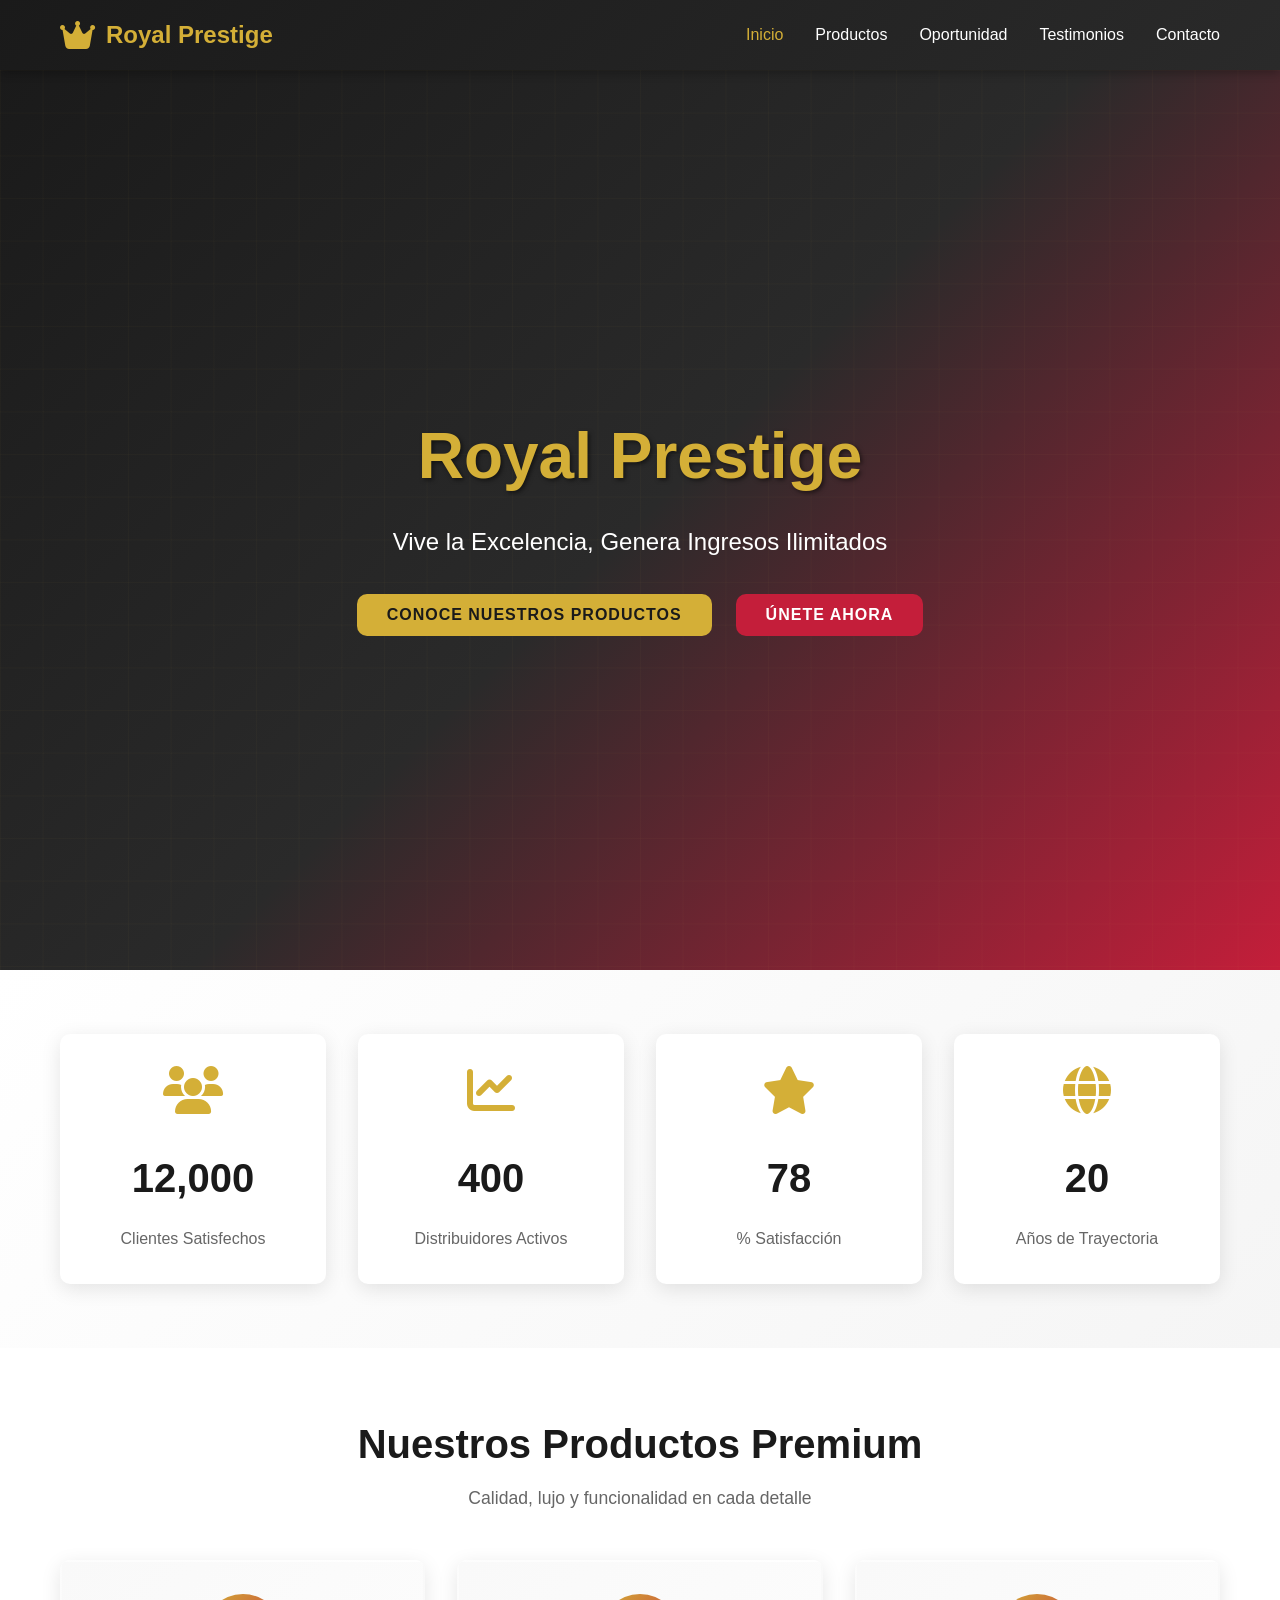
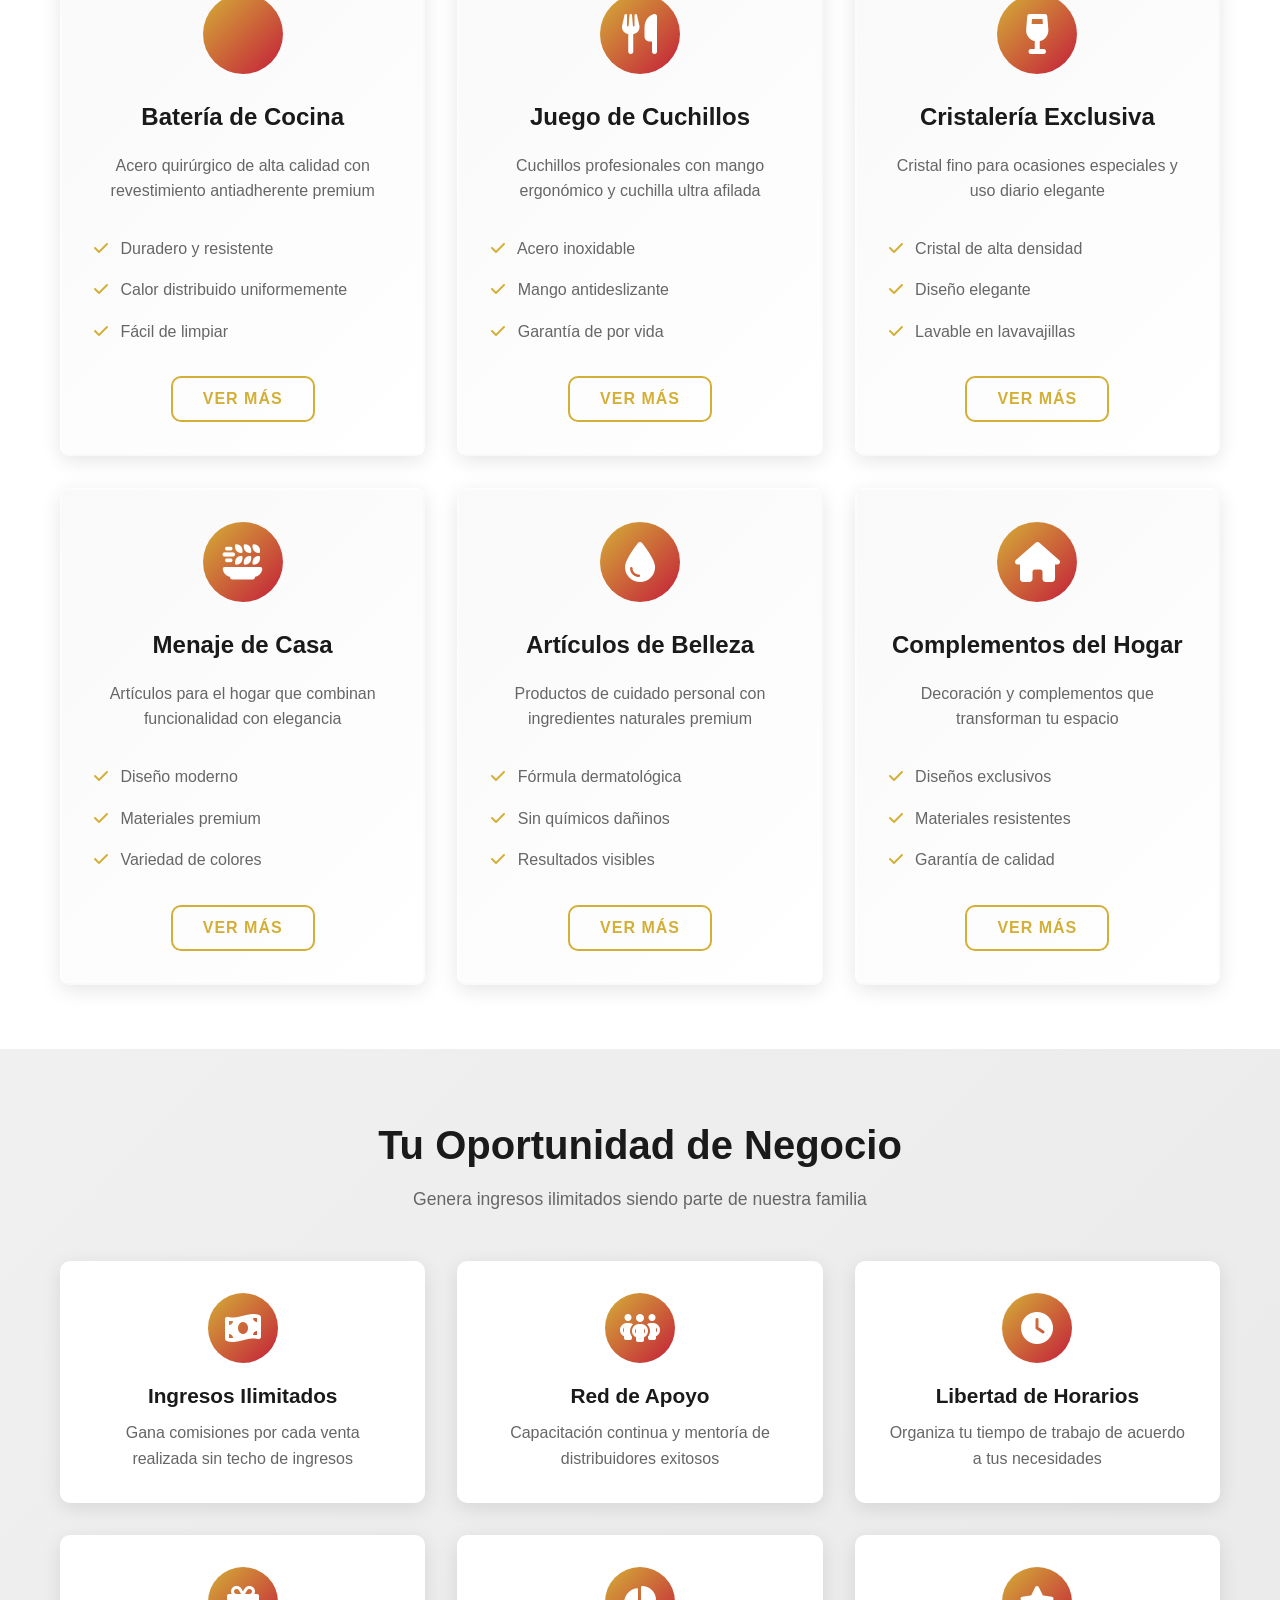
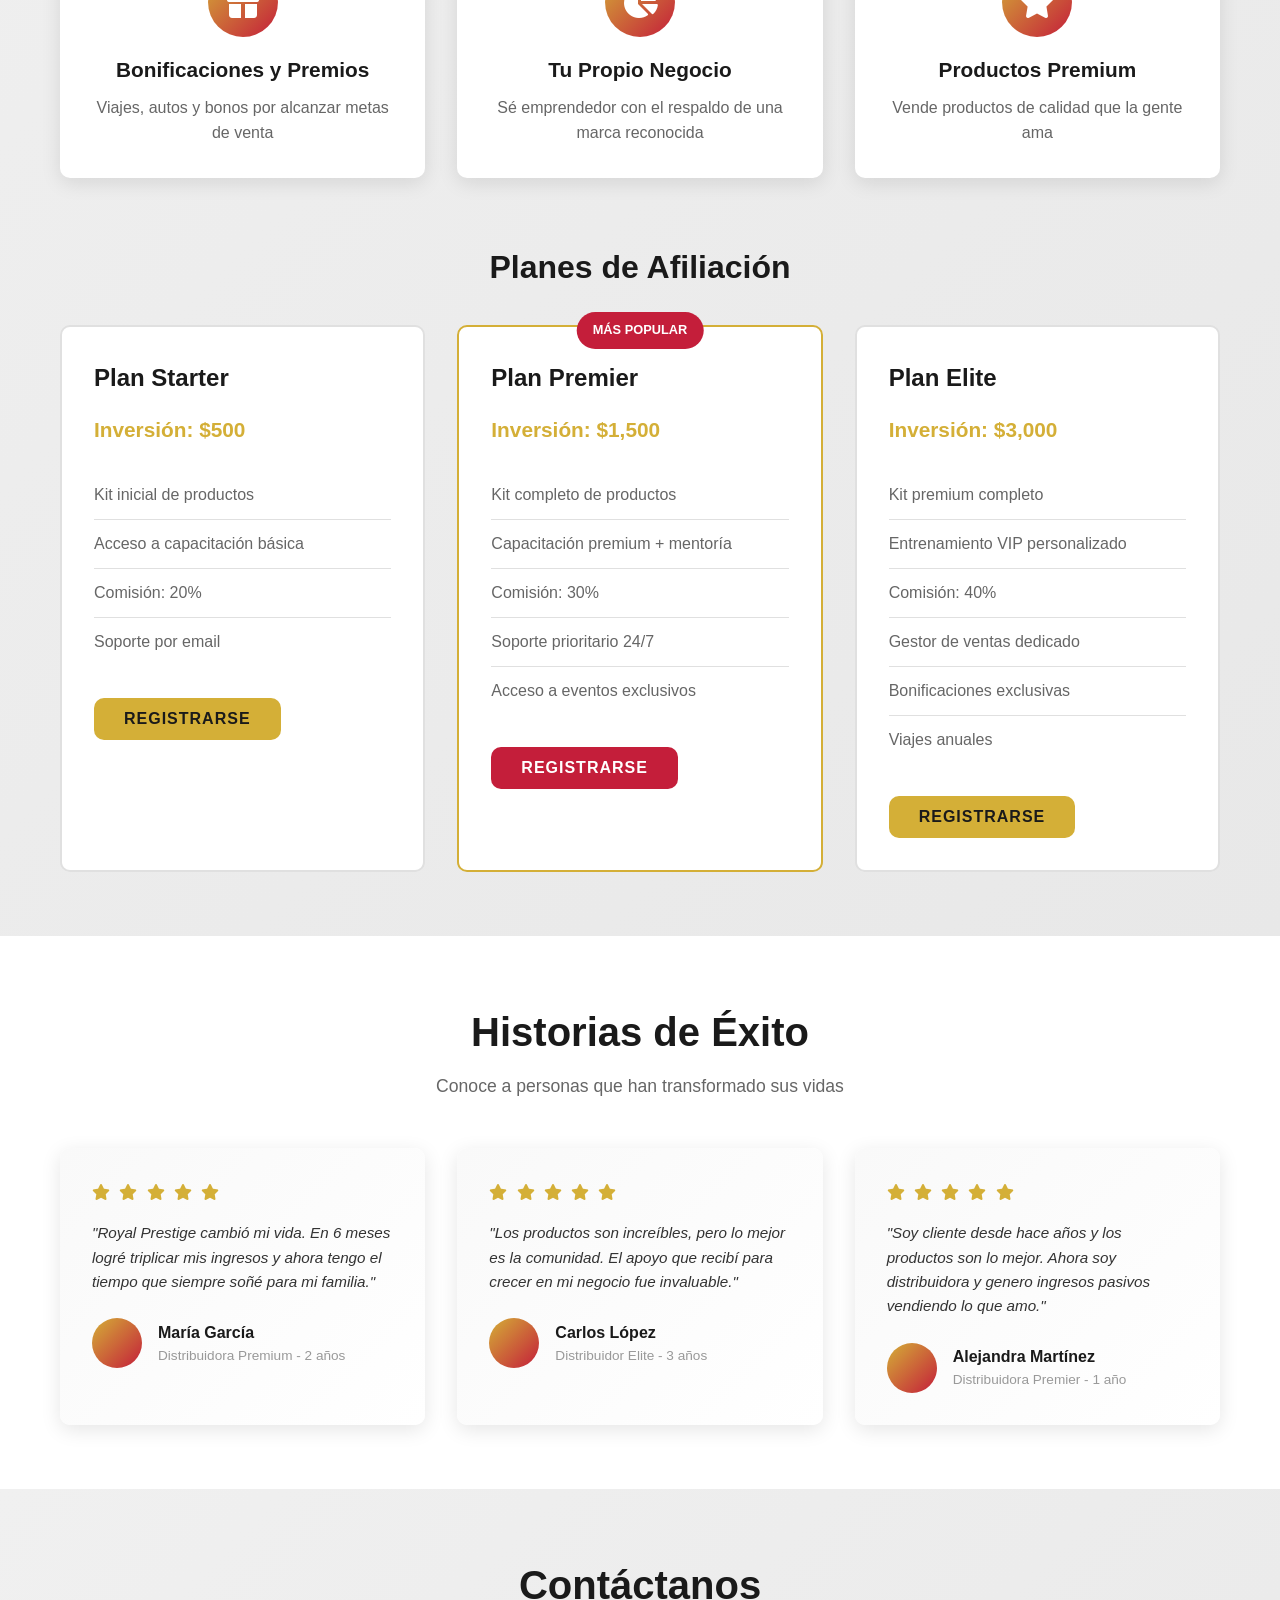
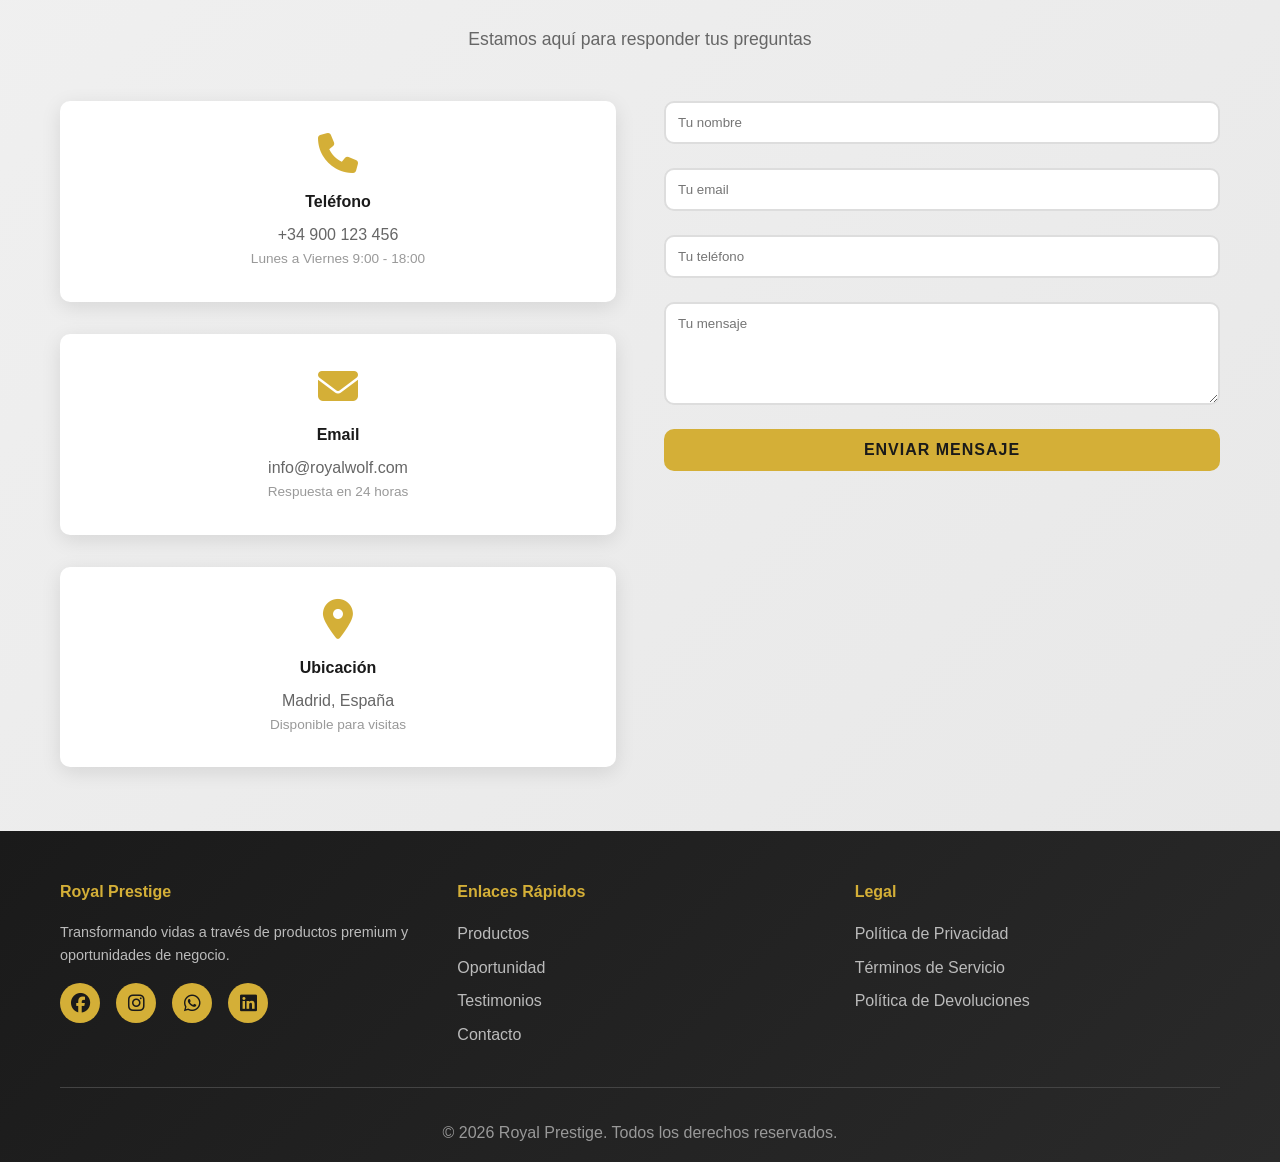
==== index.html @ f1494cdf "Initial project structure: HTML, CSS, JavaScript y assets" ====
<!DOCTYPE html>
<html lang="es">
<head>
    <meta charset="UTF-8">
    <meta name="viewport" content="width=device-width, initial-scale=1.0">
    <title>Royal Prestige - Ventas y Oportunidad de Negocio</title>
    <link rel="stylesheet" href="styles.css">
    <link rel="stylesheet" href="https://cdnjs.cloudflare.com/ajax/libs/font-awesome/6.4.0/css/all.min.css">
</head>
<body>
    <!-- NAVEGACIÓN -->
    <nav class="navbar">
        <div class="container">
            <div class="logo">
                <i class="fas fa-crown"></i>
                <span>Royal Prestige</span>
            </div>
            <div class="menu-toggle" id="menuToggle">
                <span></span>
                <span></span>
                <span></span>
            </div>
            <ul class="nav-links" id="navLinks">
                <li><a href="#inicio">Inicio</a></li>
                <li><a href="#productos">Productos</a></li>
                <li><a href="#oportunidad">Oportunidad</a></li>
                <li><a href="#testimonios">Testimonios</a></li>
                <li><a href="#contacto">Contacto</a></li>
            </ul>
        </div>
    </nav>

    <!-- HERO SECTION -->
    <section class="hero" id="inicio">
        <div class="hero-content">
            <h1 class="hero-title">Royal Prestige</h1>
            <p class="hero-subtitle">Vive la Excelencia, Genera Ingresos Ilimitados</p>
            <div class="hero-buttons">
                <button class="btn btn-primary" onclick="scrollToSection('productos')">Conoce Nuestros Productos</button>
                <button class="btn btn-secondary" onclick="scrollToSection('oportunidad')">Únete Ahora</button>
            </div>
        </div>
        <div class="hero-background">
            <div class="gradient-overlay"></div>
        </div>
    </section>

    <!-- SECCIÓN DE ESTADÍSTICAS -->
    <section class="stats">
        <div class="container">
            <div class="stats-grid">
                <div class="stat-card" data-count="15000">
                    <i class="fas fa-users"></i>
                    <h3 class="stat-number">0</h3>
                    <p>Clientes Satisfechos</p>
                </div>
                <div class="stat-card" data-count="500">
                    <i class="fas fa-chart-line"></i>
                    <h3 class="stat-number">0</h3>
                    <p>Distribuidores Activos</p>
                </div>
                <div class="stat-card" data-count="98">
                    <i class="fas fa-star"></i>
                    <h3 class="stat-number">0</h3>
                    <p>% Satisfacción</p>
                </div>
                <div class="stat-card" data-count="25">
                    <i class="fas fa-globe"></i>
                    <h3 class="stat-number">0</h3>
                    <p>Años de Trayectoria</p>
                </div>
            </div>
        </div>
    </section>

    <!-- SECCIÓN DE PRODUCTOS -->
    <section class="productos" id="productos">
        <div class="container">
            <h2 class="section-title">Nuestros Productos Premium</h2>
            <p class="section-subtitle">Calidad, lujo y funcionalidad en cada detalle</p>
            
            <div class="productos-grid">
                <!-- Producto 1 -->
                <div class="producto-card">
                    <div class="producto-image">
                        <i class="fas fa-pot-food"></i>
                    </div>
                    <h3>Batería de Cocina</h3>
                    <p>Acero quirúrgico de alta calidad con revestimiento antiadherente premium</p>
                    <ul class="caracteristicas">
                        <li><i class="fas fa-check"></i> Duradero y resistente</li>
                        <li><i class="fas fa-check"></i> Calor distribuido uniformemente</li>
                        <li><i class="fas fa-check"></i> Fácil de limpiar</li>
                    </ul>
                    <button class="btn btn-outline" onclick="abrirModal('producto1')">Ver Más</button>
                </div>

                <!-- Producto 2 -->
                <div class="producto-card">
                    <div class="producto-image">
                        <i class="fas fa-utensils"></i>
                    </div>
                    <h3>Juego de Cuchillos</h3>
                    <p>Cuchillos profesionales con mango ergonómico y cuchilla ultra afilada</p>
                    <ul class="caracteristicas">
                        <li><i class="fas fa-check"></i> Acero inoxidable</li>
                        <li><i class="fas fa-check"></i> Mango antideslizante</li>
                        <li><i class="fas fa-check"></i> Garantía de por vida</li>
                    </ul>
                    <button class="btn btn-outline" onclick="abrirModal('producto2')">Ver Más</button>
                </div>

                <!-- Producto 3 -->
                <div class="producto-card">
                    <div class="producto-image">
                        <i class="fas fa-wine-glass"></i>
                    </div>
                    <h3>Cristalería Exclusiva</h3>
                    <p>Cristal fino para ocasiones especiales y uso diario elegante</p>
                    <ul class="caracteristicas">
                        <li><i class="fas fa-check"></i> Cristal de alta densidad</li>
                        <li><i class="fas fa-check"></i> Diseño elegante</li>
                        <li><i class="fas fa-check"></i> Lavable en lavavajillas</li>
                    </ul>
                    <button class="btn btn-outline" onclick="abrirModal('producto3')">Ver Más</button>
                </div>

                <!-- Producto 4 -->
                <div class="producto-card">
                    <div class="producto-image">
                        <i class="fas fa-plate-wheat"></i>
                    </div>
                    <h3>Menaje de Casa</h3>
                    <p>Artículos para el hogar que combinan funcionalidad con elegancia</p>
                    <ul class="caracteristicas">
                        <li><i class="fas fa-check"></i> Diseño moderno</li>
                        <li><i class="fas fa-check"></i> Materiales premium</li>
                        <li><i class="fas fa-check"></i> Variedad de colores</li>
                    </ul>
                    <button class="btn btn-outline" onclick="abrirModal('producto4')">Ver Más</button>
                </div>

                <!-- Producto 5 -->
                <div class="producto-card">
                    <div class="producto-image">
                        <i class="fas fa-droplet"></i>
                    </div>
                    <h3>Artículos de Belleza</h3>
                    <p>Productos de cuidado personal con ingredientes naturales premium</p>
                    <ul class="caracteristicas">
                        <li><i class="fas fa-check"></i> Fórmula dermatológica</li>
                        <li><i class="fas fa-check"></i> Sin químicos dañinos</li>
                        <li><i class="fas fa-check"></i> Resultados visibles</li>
                    </ul>
                    <button class="btn btn-outline" onclick="abrirModal('producto5')">Ver Más</button>
                </div>

                <!-- Producto 6 -->
                <div class="producto-card">
                    <div class="producto-image">
                        <i class="fas fa-home"></i>
                    </div>
                    <h3>Complementos del Hogar</h3>
                    <p>Decoración y complementos que transforman tu espacio</p>
                    <ul class="caracteristicas">
                        <li><i class="fas fa-check"></i> Diseños exclusivos</li>
                        <li><i class="fas fa-check"></i> Materiales resistentes</li>
                        <li><i class="fas fa-check"></i> Garantía de calidad</li>
                    </ul>
                    <button class="btn btn-outline" onclick="abrirModal('producto6')">Ver Más</button>
                </div>
            </div>
        </div>
    </section>

    <!-- SECCIÓN DE OPORTUNIDAD DE NEGOCIO -->
    <section class="oportunidad" id="oportunidad">
        <div class="container">
            <h2 class="section-title">Tu Oportunidad de Negocio</h2>
            <p class="section-subtitle">Genera ingresos ilimitados siendo parte de nuestra familia</p>
            
            <div class="oportunidad-content">
                <div class="beneficios-grid">
                    <div class="beneficio-card">
                        <div class="beneficio-icon">
                            <i class="fas fa-money-bill-wave"></i>
                        </div>
                        <h3>Ingresos Ilimitados</h3>
                        <p>Gana comisiones por cada venta realizada sin techo de ingresos</p>
                    </div>

                    <div class="beneficio-card">
                        <div class="beneficio-icon">
                            <i class="fas fa-people-group"></i>
                        </div>
                        <h3>Red de Apoyo</h3>
                        <p>Capacitación continua y mentoría de distribuidores exitosos</p>
                    </div>

                    <div class="beneficio-card">
                        <div class="beneficio-icon">
                            <i class="fas fa-clock"></i>
                        </div>
                        <h3>Libertad de Horarios</h3>
                        <p>Organiza tu tiempo de trabajo de acuerdo a tus necesidades</p>
                    </div>

                    <div class="beneficio-card">
                        <div class="beneficio-icon">
                            <i class="fas fa-gift"></i>
                        </div>
                        <h3>Bonificaciones y Premios</h3>
                        <p>Viajes, autos y bonos por alcanzar metas de venta</p>
                    </div>

                    <div class="beneficio-card">
                        <div class="beneficio-icon">
                            <i class="fas fa-chart-pie"></i>
                        </div>
                        <h3>Tu Propio Negocio</h3>
                        <p>Sé emprendedor con el respaldo de una marca reconocida</p>
                    </div>

                    <div class="beneficio-card">
                        <div class="beneficio-icon">
                            <i class="fas fa-star"></i>
                        </div>
                        <h3>Productos Premium</h3>
                        <p>Vende productos de calidad que la gente ama</p>
                    </div>
                </div>

                <div class="plan-section">
                    <h3>Planes de Afiliación</h3>
                    <div class="planes-grid">
                        <div class="plan-card">
                            <h4>Plan Starter</h4>
                            <p class="precio">Inversión: $500</p>
                            <ul>
                                <li>Kit inicial de productos</li>
                                <li>Acceso a capacitación básica</li>
                                <li>Comisión: 20%</li>
                                <li>Soporte por email</li>
                            </ul>
                            <button class="btn btn-primary" onclick="abrirFormulario('starter')">Registrarse</button>
                        </div>

                        <div class="plan-card destacado">
                            <span class="badge-popular">MÁS POPULAR</span>
                            <h4>Plan Premier</h4>
                            <p class="precio">Inversión: $1,500</p>
                            <ul>
                                <li>Kit completo de productos</li>
                                <li>Capacitación premium + mentoría</li>
                                <li>Comisión: 30%</li>
                                <li>Soporte prioritario 24/7</li>
                                <li>Acceso a eventos exclusivos</li>
                            </ul>
                            <button class="btn btn-secondary" onclick="abrirFormulario('premier')">Registrarse</button>
                        </div>

                        <div class="plan-card">
                            <h4>Plan Elite</h4>
                            <p class="precio">Inversión: $3,000</p>
                            <ul>
                                <li>Kit premium completo</li>
                                <li>Entrenamiento VIP personalizado</li>
                                <li>Comisión: 40%</li>
                                <li>Gestor de ventas dedicado</li>
                                <li>Bonificaciones exclusivas</li>
                                <li>Viajes anuales</li>
                            </ul>
                            <button class="btn btn-primary" onclick="abrirFormulario('elite')">Registrarse</button>
                        </div>
                    </div>
                </div>
            </div>
        </div>
    </section>

    <!-- SECCIÓN DE TESTIMONIOS -->
    <section class="testimonios" id="testimonios">
        <div class="container">
            <h2 class="section-title">Historias de Éxito</h2>
            <p class="section-subtitle">Conoce a personas que han transformado sus vidas</p>
            
            <div class="testimonios-grid">
                <div class="testimonio-card">
                    <div class="stars">
                        <i class="fas fa-star"></i>
                        <i class="fas fa-star"></i>
                        <i class="fas fa-star"></i>
                        <i class="fas fa-star"></i>
                        <i class="fas fa-star"></i>
                    </div>
                    <p class="testimonio-texto">"Royal Prestige cambió mi vida. En 6 meses logré triplicar mis ingresos y ahora tengo el tiempo que siempre soñé para mi familia."</p>
                    <div class="testimonio-autor">
                        <div class="avatar avatar1"></div>
                        <div>
                            <p class="nombre">María García</p>
                            <p class="rol">Distribuidora Premium - 2 años</p>
                        </div>
                    </div>
                </div>

                <div class="testimonio-card">
                    <div class="stars">
                        <i class="fas fa-star"></i>
                        <i class="fas fa-star"></i>
                        <i class="fas fa-star"></i>
                        <i class="fas fa-star"></i>
                        <i class="fas fa-star"></i>
                    </div>
                    <p class="testimonio-texto">"Los productos son increíbles, pero lo mejor es la comunidad. El apoyo que recibí para crecer en mi negocio fue invaluable."</p>
                    <div class="testimonio-autor">
                        <div class="avatar avatar2"></div>
                        <div>
                            <p class="nombre">Carlos López</p>
                            <p class="rol">Distribuidor Elite - 3 años</p>
                        </div>
                    </div>
                </div>

                <div class="testimonio-card">
                    <div class="stars">
                        <i class="fas fa-star"></i>
                        <i class="fas fa-star"></i>
                        <i class="fas fa-star"></i>
                        <i class="fas fa-star"></i>
                        <i class="fas fa-star"></i>
                    </div>
                    <p class="testimonio-texto">"Soy cliente desde hace años y los productos son lo mejor. Ahora soy distribuidora y genero ingresos pasivos vendiendo lo que amo."</p>
                    <div class="testimonio-autor">
                        <div class="avatar avatar3"></div>
                        <div>
                            <p class="nombre">Alejandra Martínez</p>
                            <p class="rol">Distribuidora Premier - 1 año</p>
                        </div>
                    </div>
                </div>
            </div>
        </div>
    </section>

    <!-- SECCIÓN DE CONTACTO -->
    <section class="contacto" id="contacto">
        <div class="container">
            <h2 class="section-title">Contáctanos</h2>
            <p class="section-subtitle">Estamos aquí para responder tus preguntas</p>
            
            <div class="contacto-content">
                <div class="contacto-info">
                    <div class="info-card">
                        <i class="fas fa-phone"></i>
                        <h4>Teléfono</h4>
                        <p>+34 900 123 456</p>
                        <p class="small">Lunes a Viernes 9:00 - 18:00</p>
                    </div>
                    <div class="info-card">
                        <i class="fas fa-envelope"></i>
                        <h4>Email</h4>
                        <p>info@royalwolf.com</p>
                        <p class="small">Respuesta en 24 horas</p>
                    </div>
                    <div class="info-card">
                        <i class="fas fa-map-marker-alt"></i>
                        <h4>Ubicación</h4>
                        <p>Madrid, España</p>
                        <p class="small">Disponible para visitas</p>
                    </div>
                </div>

                <form class="contacto-form" id="contactForm">
                    <div class="form-group">
                        <input type="text" placeholder="Tu nombre" required>
                    </div>
                    <div class="form-group">
                        <input type="email" placeholder="Tu email" required>
                    </div>
                    <div class="form-group">
                        <input type="tel" placeholder="Tu teléfono">
                    </div>
                    <div class="form-group">
                        <textarea placeholder="Tu mensaje" rows="5" required></textarea>
                    </div>
                    <button type="submit" class="btn btn-primary">Enviar Mensaje</button>
                </form>
            </div>
        </div>
    </section>

    <!-- FOOTER -->
    <footer class="footer">
        <div class="container">
            <div class="footer-content">
                <div class="footer-section">
                    <h4>Royal Prestige</h4>
                    <p>Transformando vidas a través de productos premium y oportunidades de negocio.</p>
                    <div class="social-links">
                        <a href="#" title="Facebook"><i class="fab fa-facebook"></i></a>
                        <a href="#" title="Instagram"><i class="fab fa-instagram"></i></a>
                        <a href="#" title="WhatsApp"><i class="fab fa-whatsapp"></i></a>
                        <a href="#" title="LinkedIn"><i class="fab fa-linkedin"></i></a>
                    </div>
                </div>
                <div class="footer-section">
                    <h4>Enlaces Rápidos</h4>
                    <ul>
                        <li><a href="#productos">Productos</a></li>
                        <li><a href="#oportunidad">Oportunidad</a></li>
                        <li><a href="#testimonios">Testimonios</a></li>
                        <li><a href="#contacto">Contacto</a></li>
                    </ul>
                </div>
                <div class="footer-section">
                    <h4>Legal</h4>
                    <ul>
                        <li><a href="#">Política de Privacidad</a></li>
                        <li><a href="#">Términos de Servicio</a></li>
                        <li><a href="#">Política de Devoluciones</a></li>
                    </ul>
                </div>
            </div>
            <div class="footer-bottom">
                <p>&copy; 2026 Royal Prestige. Todos los derechos reservados.</p>
            </div>
        </div>
    </footer>

    <!-- MODALES -->
    <div id="modalProducto" class="modal">
        <div class="modal-content">
            <span class="close" onclick="cerrarModal('modalProducto')">&times;</span>
            <h2 id="modalTitle">Producto</h2>
            <p id="modalDescription"></p>
            <button class="btn btn-primary" onclick="cerrarModal('modalProducto')">Cerrar</button>
        </div>
    </div>

    <div id="modalFormulario" class="modal">
        <div class="modal-content">
            <span class="close" onclick="cerrarModal('modalFormulario')">&times;</span>
            <h2>Únete a Royal Prestige</h2>
            <form id="formularioAfiliacion">
                <div class="form-group">
                    <label>Nombre Completo</label>
                    <input type="text" placeholder="Tu nombre" required>
                </div>
                <div class="form-group">
                    <label>Email</label>
                    <input type="email" placeholder="Tu email" required>
                </div>
                <div class="form-group">
                    <label>Teléfono</label>
                    <input type="tel" placeholder="Tu teléfono" required>
                </div>
                <div class="form-group">
                    <label>Plan Seleccionado</label>
                    <input type="text" id="planSeleccionado" readonly>
                </div>
                <button type="submit" class="btn btn-primary">Confirmar Registro</button>
            </form>
        </div>
    </div>

    <script src="script.js"></script>
</body>
</html>
---- styles.css ----
* {
    margin: 0;
    padding: 0;
    box-sizing: border-box;
}

:root {
    --primary-color: #d4af37;
    --secondary-color: #1a1a1a;
    --accent-color: #c41e3a;
    --light-color: #ffffff;
    --dark-color: #0a0a0a;
    --text-color: #333333;
    --border-radius: 10px;
    --transition: all 0.3s ease;
}

body {
    font-family: 'Segoe UI', Tahoma, Geneva, Verdana, sans-serif;
    color: var(--text-color);
    line-height: 1.6;
    overflow-x: hidden;
}

.container {
    max-width: 1200px;
    margin: 0 auto;
    padding: 0 20px;
}

/* NAVEGACIÓN */
.navbar {
    background: linear-gradient(135deg, var(--secondary-color) 0%, #2a2a2a 100%);
    padding: 1rem 0;
    position: sticky;
    top: 0;
    z-index: 1000;
    box-shadow: 0 2px 10px rgba(0, 0, 0, 0.3);
}

.navbar .container {
    display: flex;
    justify-content: space-between;
    align-items: center;
}

.logo {
    display: flex;
    align-items: center;
    gap: 10px;
    font-size: 1.5rem;
    font-weight: bold;
    color: var(--primary-color);
    text-decoration: none;
}

.logo i {
    font-size: 2rem;
}

.nav-links {
    display: flex;
    list-style: none;
    gap: 2rem;
}

.nav-links a {
    color: var(--light-color);
    text-decoration: none;
    transition: var(--transition);
    font-weight: 500;
}

.nav-links a:hover {
    color: var(--primary-color);
    border-bottom: 2px solid var(--primary-color);
}

.menu-toggle {
    display: none;
    flex-direction: column;
    cursor: pointer;
}

.menu-toggle span {
    width: 25px;
    height: 3px;
    background-color: var(--primary-color);
    margin: 5px 0;
    transition: var(--transition);
}

/* HERO SECTION */
.hero {
    position: relative;
    height: 100vh;
    display: flex;
    align-items: center;
    justify-content: center;
    overflow: hidden;
}

.hero-background {
    position: absolute;
    top: 0;
    left: 0;
    width: 100%;
    height: 100%;
    background: linear-gradient(135deg, var(--secondary-color) 0%, #2a2a2a 50%, var(--accent-color) 100%);
    z-index: -1;
}

.gradient-overlay {
    position: absolute;
    top: 0;
    left: 0;
    width: 100%;
    height: 100%;
    background: url('data:image/svg+xml,<svg xmlns="http://www.w3.org/2000/svg" viewBox="0 0 1200 600"><defs><pattern id="grid" width="40" height="40" patternUnits="userSpaceOnUse"><path d="M 40 0 L 0 0 0 40" fill="none" stroke="%23d4af37" stroke-width="0.5" opacity="0.1"/></pattern></defs><rect width="1200" height="600" fill="url(%23grid)"/></svg>');
    animation: slideBackground 20s linear infinite;
}

@keyframes slideBackground {
    0% { transform: translate(0, 0); }
    100% { transform: translate(40px, 40px); }
}

.hero-content {
    position: relative;
    z-index: 1;
    text-align: center;
    color: var(--light-color);
    animation: fadeInUp 1s ease-out;
}

.hero-title {
    font-size: 4rem;
    font-weight: bold;
    margin-bottom: 1rem;
    color: var(--primary-color);
    text-shadow: 2px 2px 4px rgba(0, 0, 0, 0.5);
}

.hero-subtitle {
    font-size: 1.5rem;
    margin-bottom: 2rem;
    color: var(--light-color);
    font-weight: 300;
}

.hero-buttons {
    display: flex;
    gap: 1.5rem;
    justify-content: center;
    flex-wrap: wrap;
}

@keyframes fadeInUp {
    from {
        opacity: 0;
        transform: translateY(30px);
    }
    to {
        opacity: 1;
        transform: translateY(0);
    }
}

/* BOTONES */
.btn {
    padding: 12px 30px;
    border: none;
    border-radius: var(--border-radius);
    font-size: 1rem;
    font-weight: 600;
    cursor: pointer;
    transition: var(--transition);
    text-transform: uppercase;
    letter-spacing: 1px;
}

.btn-primary {
    background-color: var(--primary-color);
    color: var(--secondary-color);
}

.btn-primary:hover {
    transform: translateY(-3px);
    box-shadow: 0 10px 30px rgba(212, 175, 55, 0.3);
}

.btn-secondary {
    background-color: var(--accent-color);
    color: var(--light-color);
}

.btn-secondary:hover {
    transform: translateY(-3px);
    box-shadow: 0 10px 30px rgba(196, 30, 58, 0.3);
}

.btn-outline {
    background-color: transparent;
    color: var(--primary-color);
    border: 2px solid var(--primary-color);
}

.btn-outline:hover {
    background-color: var(--primary-color);
    color: var(--secondary-color);
}

/* SECCIÓN DE ESTADÍSTICAS */
.stats {
    padding: 4rem 0;
    background: linear-gradient(135deg, var(--light-color) 0%, #f5f5f5 100%);
}

.stats-grid {
    display: grid;
    grid-template-columns: repeat(auto-fit, minmax(250px, 1fr));
    gap: 2rem;
}

.stat-card {
    background: var(--light-color);
    padding: 2rem;
    border-radius: var(--border-radius);
    text-align: center;
    box-shadow: 0 5px 20px rgba(0, 0, 0, 0.1);
    transition: var(--transition);
}

.stat-card:hover {
    transform: translateY(-10px);
    box-shadow: 0 15px 40px rgba(212, 175, 55, 0.2);
}

.stat-card i {
    font-size: 3rem;
    color: var(--primary-color);
    margin-bottom: 1rem;
}

.stat-number {
    font-size: 2.5rem;
    font-weight: bold;
    color: var(--secondary-color);
    margin: 1rem 0;
}

.stat-card p {
    color: #666;
    font-weight: 500;
}

/* SECCIÓN DE PRODUCTOS */
.productos {
    padding: 4rem 0;
    background: var(--light-color);
}

.section-title {
    font-size: 2.5rem;
    text-align: center;
    color: var(--secondary-color);
    margin-bottom: 0.5rem;
    font-weight: bold;
}

.section-subtitle {
    text-align: center;
    color: #666;
    font-size: 1.1rem;
    margin-bottom: 3rem;
}

.productos-grid {
    display: grid;
    grid-template-columns: repeat(auto-fit, minmax(300px, 1fr));
    gap: 2rem;
}

.producto-card {
    background: linear-gradient(135deg, #f9f9f9 0%, var(--light-color) 100%);
    border-radius: var(--border-radius);
    padding: 2rem;
    text-align: center;
    box-shadow: 0 5px 20px rgba(0, 0, 0, 0.1);
    transition: var(--transition);
    border: 2px solid transparent;
}

.producto-card:hover {
    transform: translateY(-10px);
    box-shadow: 0 15px 40px rgba(212, 175, 55, 0.3);
    border-color: var(--primary-color);
}

.producto-image {
    width: 80px;
    height: 80px;
    margin: 0 auto 1.5rem;
    background: linear-gradient(135deg, var(--primary-color), var(--accent-color));
    border-radius: 50%;
    display: flex;
    align-items: center;
    justify-content: center;
    font-size: 2.5rem;
    color: white;
}

.producto-card h3 {
    font-size: 1.5rem;
    margin-bottom: 1rem;
    color: var(--secondary-color);
}

.producto-card p {
    color: #666;
    margin-bottom: 1.5rem;
}

.caracteristicas {
    list-style: none;
    margin-bottom: 1.5rem;
    text-align: left;
}

.caracteristicas li {
    padding: 0.5rem 0;
    color: #666;
}

.caracteristicas i {
    color: var(--primary-color);
    margin-right: 0.5rem;
}

/* SECCIÓN DE OPORTUNIDAD */
.oportunidad {
    padding: 4rem 0;
    background: linear-gradient(135deg, #f0f0f0 0%, #e8e8e8 100%);
}

.beneficios-grid {
    display: grid;
    grid-template-columns: repeat(auto-fit, minmax(280px, 1fr));
    gap: 2rem;
    margin-bottom: 4rem;
}

.beneficio-card {
    background: var(--light-color);
    padding: 2rem;
    border-radius: var(--border-radius);
    text-align: center;
    box-shadow: 0 5px 20px rgba(0, 0, 0, 0.1);
    transition: var(--transition);
}

.beneficio-card:hover {
    transform: translateY(-10px);
    box-shadow: 0 15px 40px rgba(212, 175, 55, 0.2);
}

.beneficio-icon {
    width: 70px;
    height: 70px;
    margin: 0 auto 1rem;
    background: linear-gradient(135deg, var(--primary-color), var(--accent-color));
    border-radius: 50%;
    display: flex;
    align-items: center;
    justify-content: center;
    font-size: 2rem;
    color: white;
}

.beneficio-card h3 {
    font-size: 1.3rem;
    margin-bottom: 0.5rem;
    color: var(--secondary-color);
}

.beneficio-card p {
    color: #666;
}

/* PLANES */
.plan-section {
    margin-top: 3rem;
}

.plan-section h3 {
    text-align: center;
    font-size: 2rem;
    margin-bottom: 2rem;
    color: var(--secondary-color);
}

.planes-grid {
    display: grid;
    grid-template-columns: repeat(auto-fit, minmax(300px, 1fr));
    gap: 2rem;
}

.plan-card {
    background: var(--light-color);
    padding: 2rem;
    border-radius: var(--border-radius);
    border: 2px solid #e0e0e0;
    position: relative;
    transition: var(--transition);
}

.plan-card:hover {
    transform: translateY(-10px);
    box-shadow: 0 15px 40px rgba(212, 175, 55, 0.3);
}

.plan-card.destacado {
    border-color: var(--primary-color);
    transform: scale(1.05);
}

.badge-popular {
    position: absolute;
    top: -15px;
    left: 50%;
    transform: translateX(-50%);
    background: var(--accent-color);
    color: white;
    padding: 0.5rem 1rem;
    border-radius: 20px;
    font-size: 0.8rem;
    font-weight: bold;
}

.plan-card h4 {
    font-size: 1.5rem;
    color: var(--secondary-color);
    margin-bottom: 1rem;
}

.precio {
    font-size: 1.3rem;
    color: var(--primary-color);
    font-weight: bold;
    margin-bottom: 1.5rem;
}

.plan-card ul {
    list-style: none;
    margin-bottom: 2rem;
}

.plan-card li {
    padding: 0.7rem 0;
    color: #666;
    border-bottom: 1px solid #e0e0e0;
}

.plan-card li:last-child {
    border-bottom: none;
}

/* TESTIMONIOS */
.testimonios {
    padding: 4rem 0;
    background: var(--light-color);
}

.testimonios-grid {
    display: grid;
    grid-template-columns: repeat(auto-fit, minmax(300px, 1fr));
    gap: 2rem;
}

.testimonio-card {
    background: linear-gradient(135deg, #f9f9f9 0%, var(--light-color) 100%);
    padding: 2rem;
    border-radius: var(--border-radius);
    box-shadow: 0 5px 20px rgba(0, 0, 0, 0.1);
    transition: var(--transition);
}

.testimonio-card:hover {
    transform: translateY(-10px);
    box-shadow: 0 15px 40px rgba(212, 175, 55, 0.2);
}

.stars {
    color: var(--primary-color);
    margin-bottom: 1rem;
}

.stars i {
    margin-right: 0.3rem;
}

.testimonio-texto {
    color: #333;
    margin-bottom: 1.5rem;
    font-size: 0.95rem;
    font-style: italic;
}

.testimonio-autor {
    display: flex;
    align-items: center;
    gap: 1rem;
}

.avatar {
    width: 50px;
    height: 50px;
    border-radius: 50%;
    background: linear-gradient(135deg, var(--primary-color), var(--accent-color));
}

.testimonio-autor .nombre {
    font-weight: bold;
    color: var(--secondary-color);
}

.testimonio-autor .rol {
    font-size: 0.85rem;
    color: #999;
}

/* CONTACTO */
.contacto {
    padding: 4rem 0;
    background: linear-gradient(135deg, #f0f0f0 0%, #e8e8e8 100%);
}

.contacto-content {
    display: grid;
    grid-template-columns: 1fr 1fr;
    gap: 3rem;
    margin-top: 2rem;
}

.contacto-info {
    display: grid;
    gap: 2rem;
}

.info-card {
    background: var(--light-color);
    padding: 2rem;
    border-radius: var(--border-radius);
    text-align: center;
    box-shadow: 0 5px 20px rgba(0, 0, 0, 0.1);
}

.info-card i {
    font-size: 2.5rem;
    color: var(--primary-color);
    margin-bottom: 1rem;
}

.info-card h4 {
    color: var(--secondary-color);
    margin-bottom: 0.5rem;
}

.info-card p {
    color: #666;
}

.info-card .small {
    font-size: 0.85rem;
    color: #999;
}

.contacto-form {
    display: flex;
    flex-direction: column;
    gap: 1.5rem;
}

.form-group {
    display: flex;
    flex-direction: column;
}

.form-group label {
    margin-bottom: 0.5rem;
    color: var(--secondary-color);
    font-weight: 600;
}

.form-group input,
.form-group textarea {
    padding: 12px;
    border: 2px solid #ddd;
    border-radius: var(--border-radius);
    font-family: inherit;
    transition: var(--transition);
}

.form-group input:focus,
.form-group textarea:focus {
    outline: none;
    border-color: var(--primary-color);
    box-shadow: 0 0 10px rgba(212, 175, 55, 0.2);
}

/* FOOTER */
.footer {
    background: linear-gradient(135deg, var(--secondary-color) 0%, #2a2a2a 100%);
    color: var(--light-color);
    padding: 3rem 0 1rem;
}

.footer-content {
    display: grid;
    grid-template-columns: repeat(auto-fit, minmax(250px, 1fr));
    gap: 2rem;
    margin-bottom: 2rem;
}

.footer-section h4 {
    color: var(--primary-color);
    margin-bottom: 1rem;
}

.footer-section p {
    color: #bbb;
    font-size: 0.9rem;
}

.footer-section ul {
    list-style: none;
}

.footer-section ul li {
    margin-bottom: 0.5rem;
}

.footer-section a {
    color: #bbb;
    text-decoration: none;
    transition: var(--transition);
}

.footer-section a:hover {
    color: var(--primary-color);
}

.social-links {
    display: flex;
    gap: 1rem;
    margin-top: 1rem;
}

.social-links a {
    width: 40px;
    height: 40px;
    background: var(--primary-color);
    color: var(--secondary-color);
    border-radius: 50%;
    display: flex;
    align-items: center;
    justify-content: center;
    font-size: 1.2rem;
}

.social-links a:hover {
    background: var(--accent-color);
    color: white;
    transform: translateY(-3px);
}

.footer-bottom {
    border-top: 1px solid #444;
    padding-top: 2rem;
    text-align: center;
    color: #999;
}

/* MODALES */
.modal {
    display: none;
    position: fixed;
    z-index: 2000;
    left: 0;
    top: 0;
    width: 100%;
    height: 100%;
    background-color: rgba(0, 0, 0, 0.6);
    animation: fadeIn 0.3s ease;
}

@keyframes fadeIn {
    from { opacity: 0; }
    to { opacity: 1; }
}

.modal-content {
    background-color: var(--light-color);
    margin: 5% auto;
    padding: 2rem;
    border-radius: var(--border-radius);
    width: 90%;
    max-width: 500px;
    box-shadow: 0 10px 40px rgba(0, 0, 0, 0.3);
    animation: slideDown 0.3s ease;
}

@keyframes slideDown {
    from {
        transform: translateY(-50px);
        opacity: 0;
    }
    to {
        transform: translateY(0);
        opacity: 1;
    }
}

.close {
    color: #aaa;
    float: right;
    font-size: 2rem;
    font-weight: bold;
    cursor: pointer;
    transition: var(--transition);
}

.close:hover {
    color: var(--primary-color);
}

.modal-content h2 {
    color: var(--secondary-color);
    margin-bottom: 1rem;
}

/* RESPONSIVE */
@media (max-width: 768px) {
    .hero-title {
        font-size: 2.5rem;
    }

    .hero-subtitle {
        font-size: 1.1rem;
    }

    .nav-links {
        display: none;
        position: absolute;
        top: 60px;
        left: 0;
        width: 100%;
        flex-direction: column;
        background: var(--secondary-color);
        padding: 1rem 0;
        z-index: 999;
    }

    .nav-links.active {
        display: flex;
    }

    .menu-toggle {
        display: flex;
    }

    .contacto-content {
        grid-template-columns: 1fr;
    }

    .plan-card.destacado {
        transform: scale(1);
    }

    .hero-buttons {
        flex-direction: column;
        align-items: center;
    }

    .btn {
        width: 100%;
        max-width: 300px;
    }

    .section-title {
        font-size: 2rem;
    }
}

@media (max-width: 480px) {
    .hero-title {
        font-size: 2rem;
    }

    .container {
        padding: 0 15px;
    }

    .productos-grid,
    .beneficios-grid,
    .planes-grid,
    .testimonios-grid,
    .stats-grid {
        grid-template-columns: 1fr;
    }

    .section-title {
        font-size: 1.5rem;
    }
}
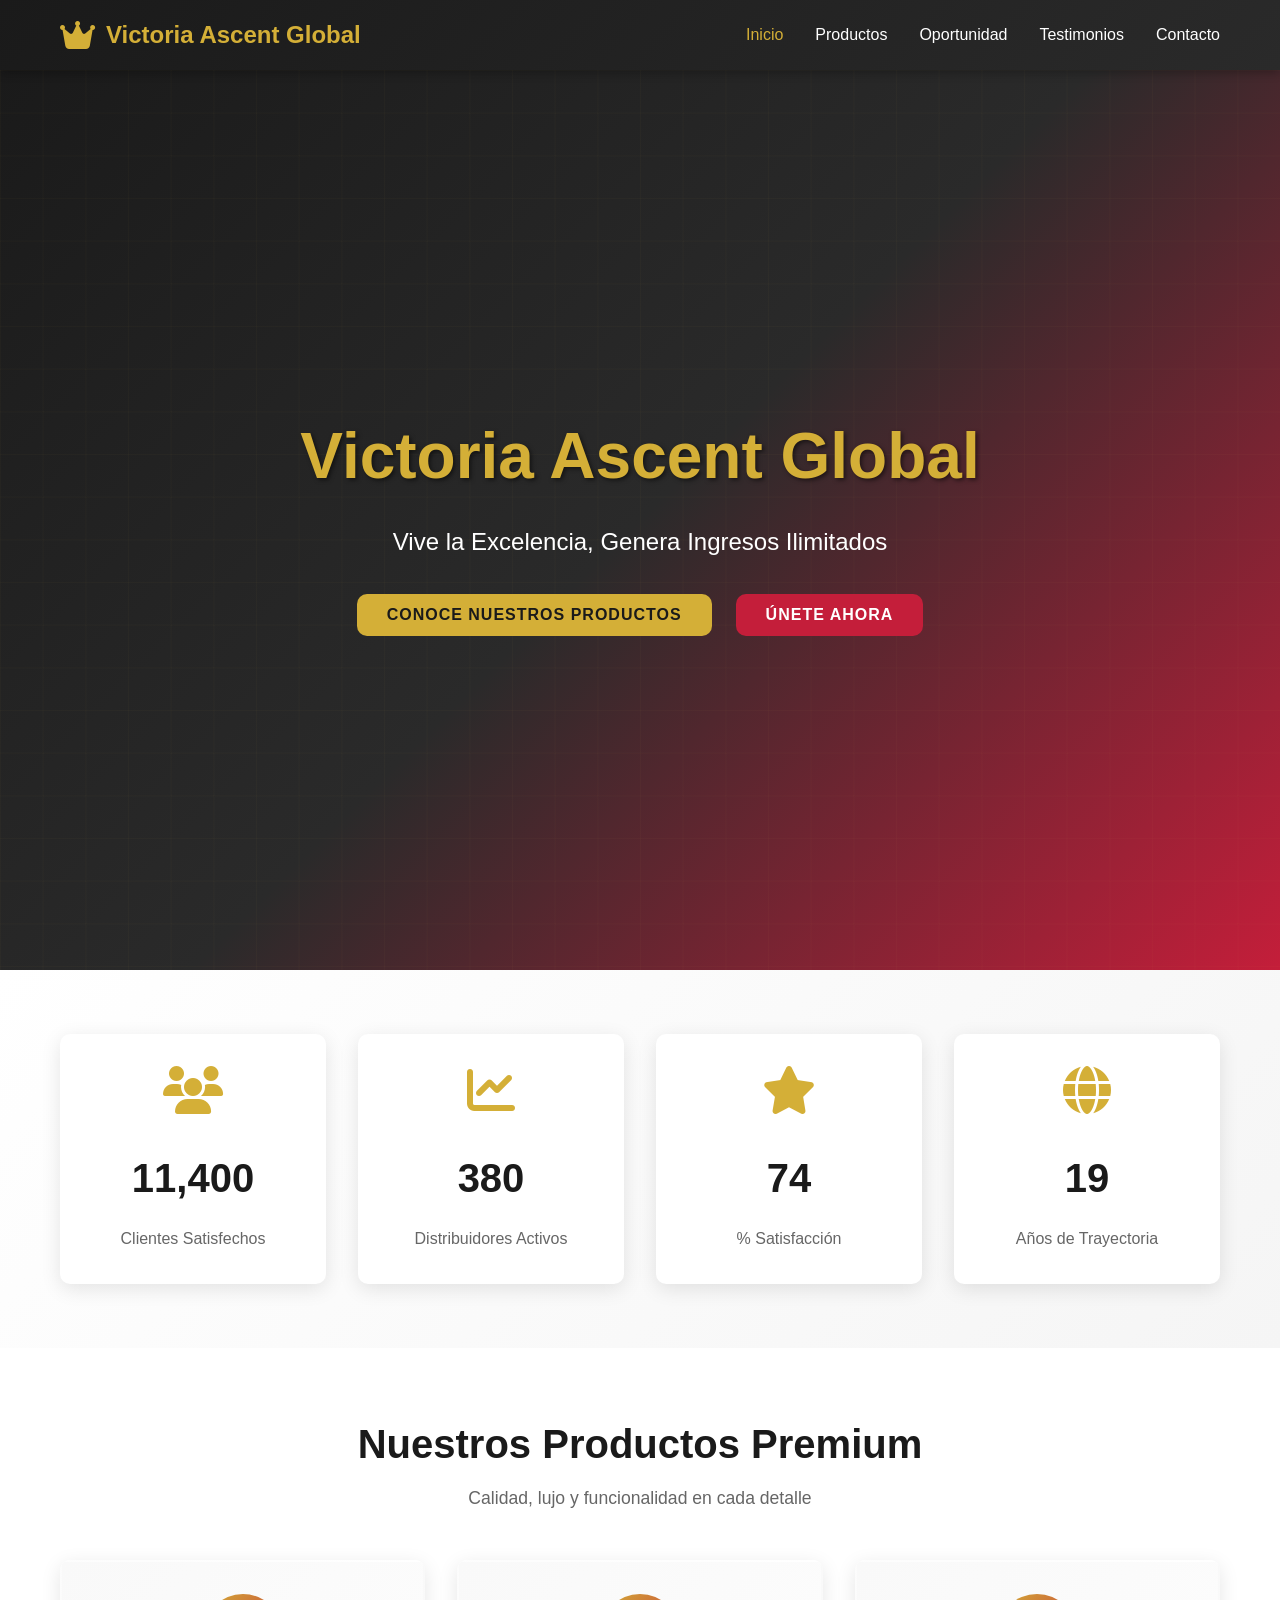
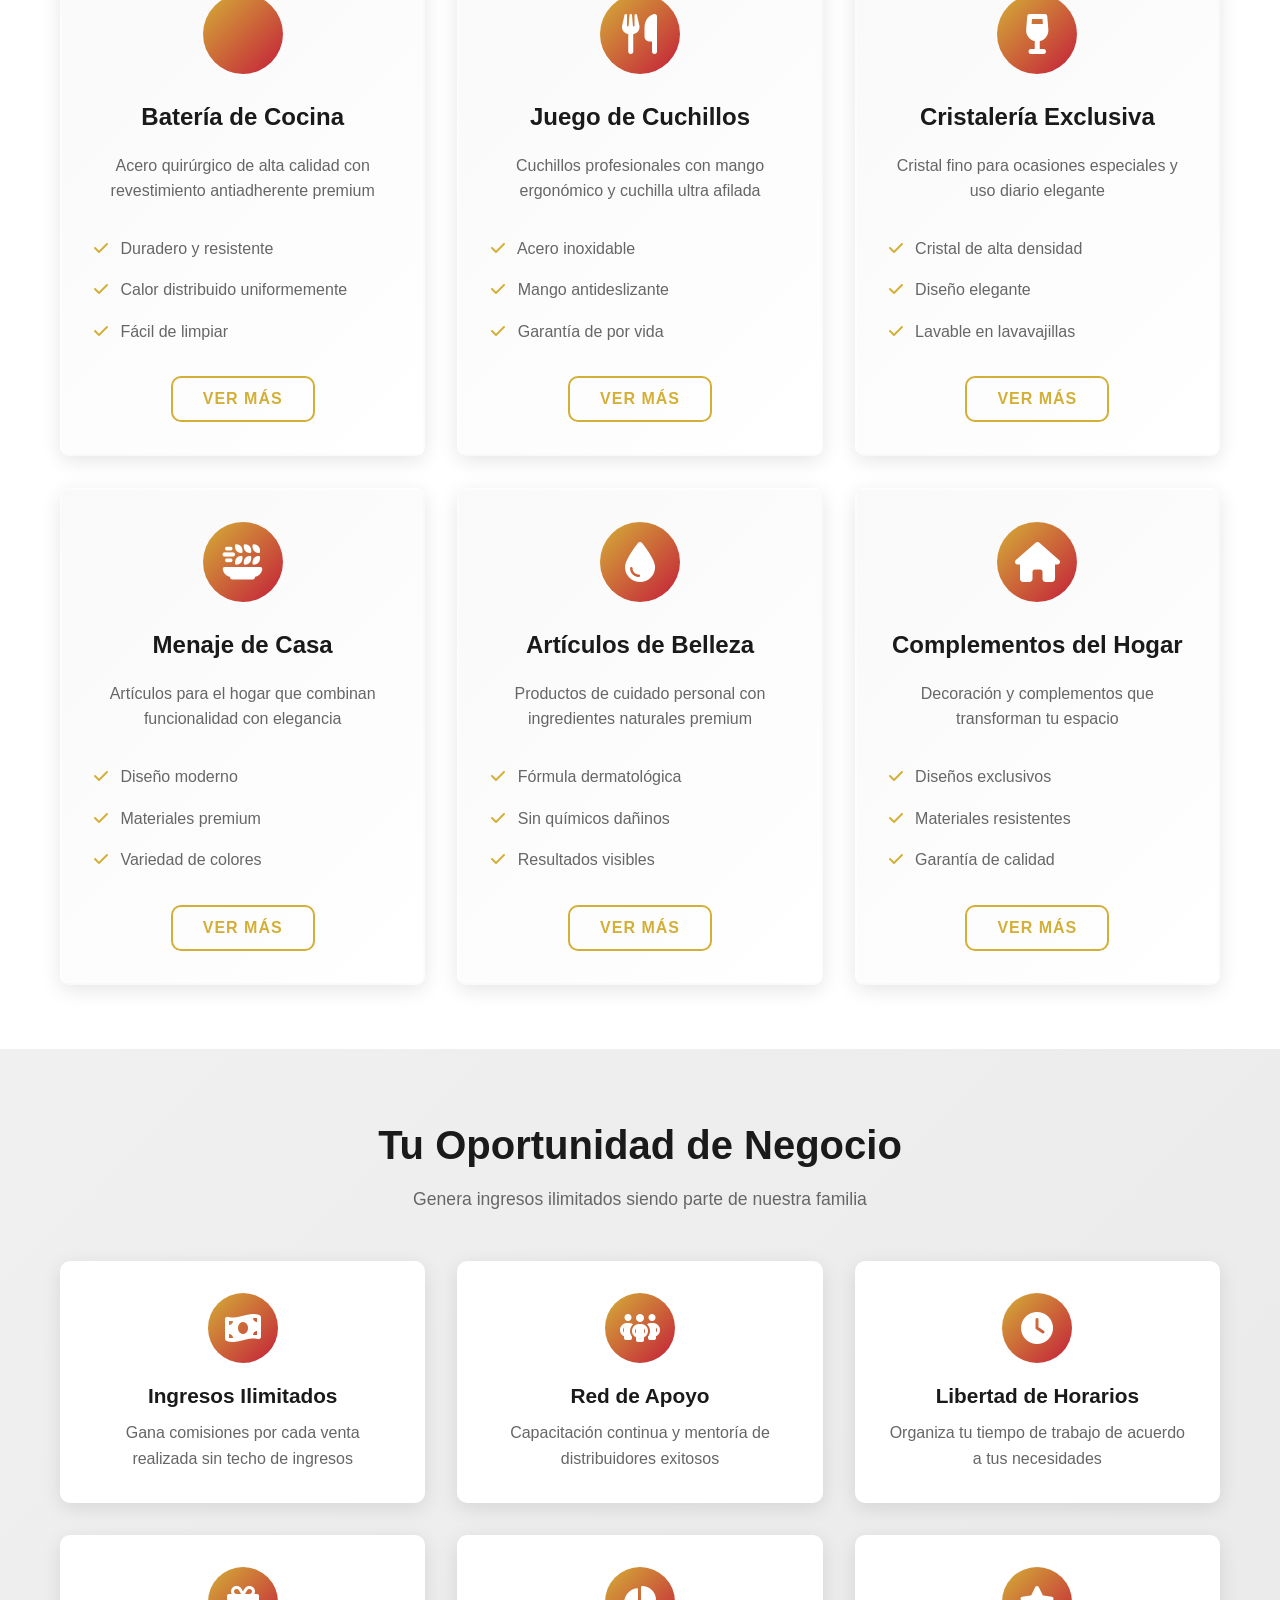
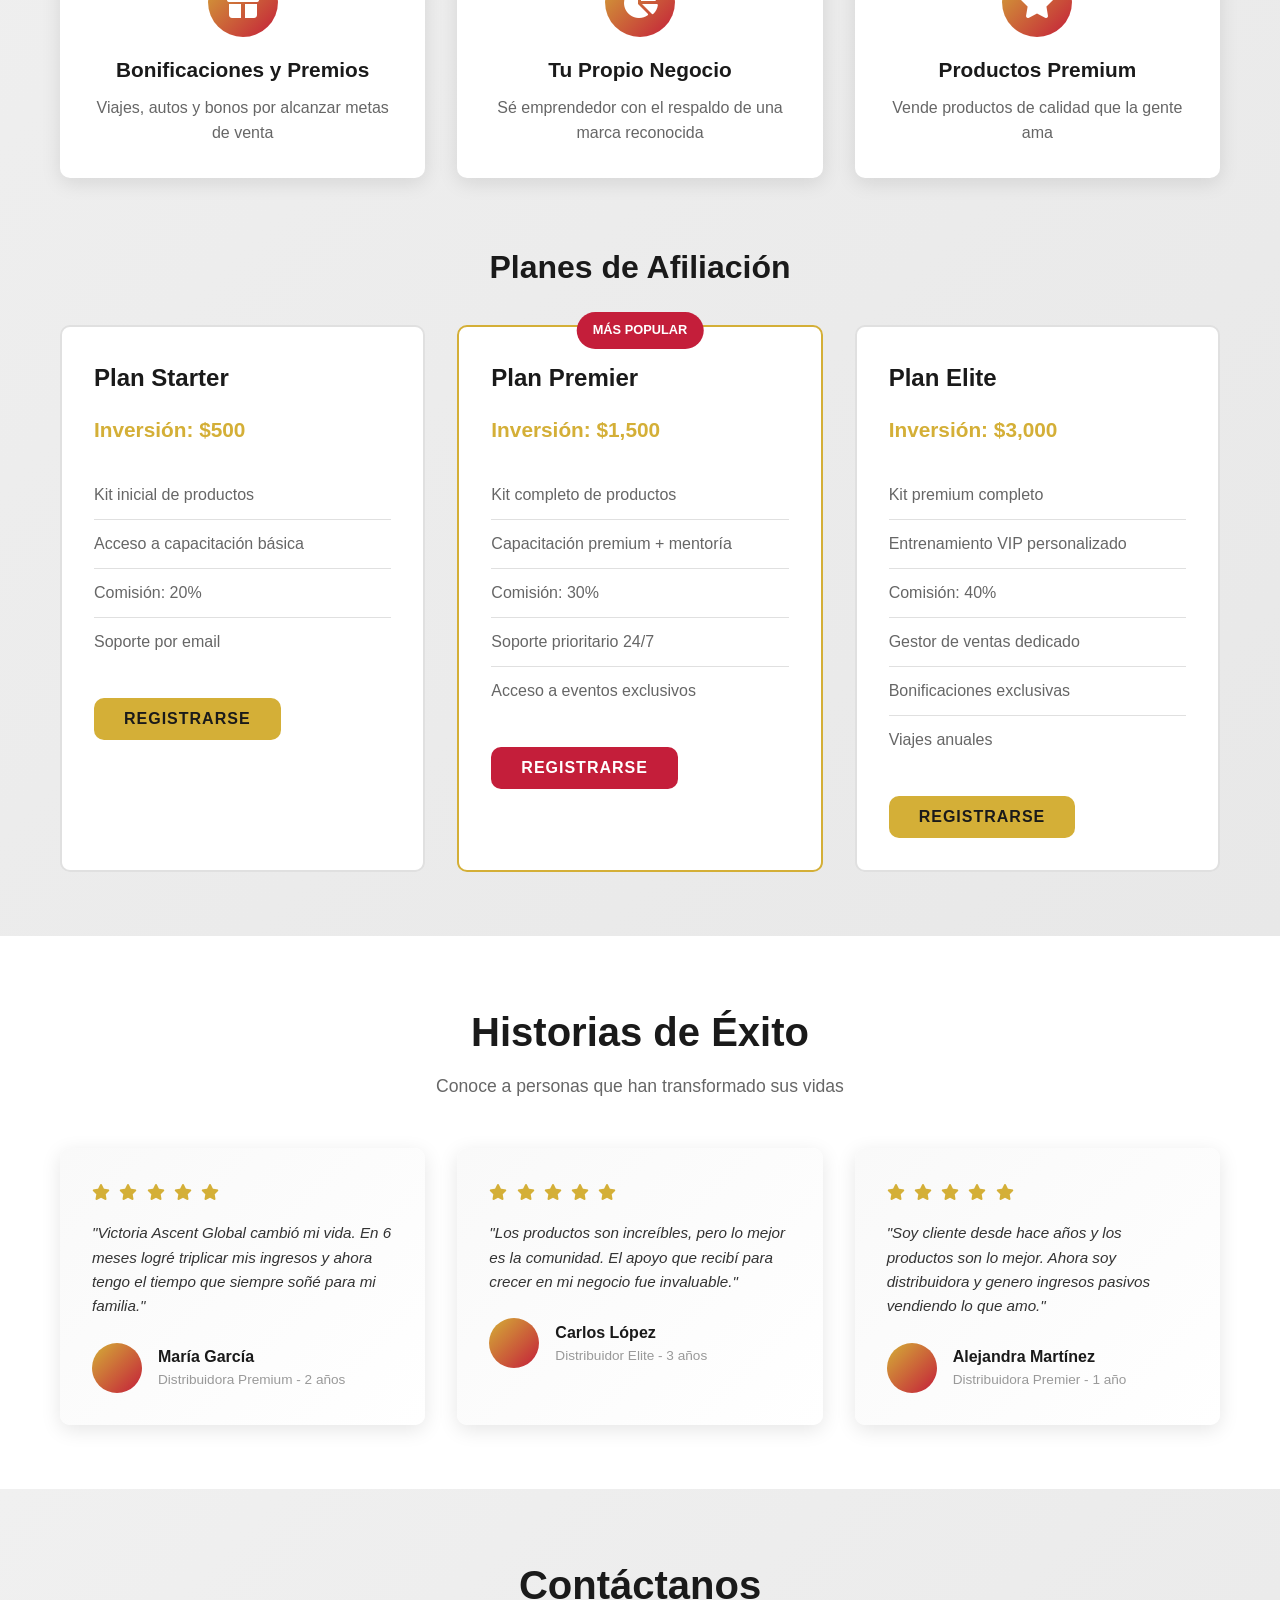
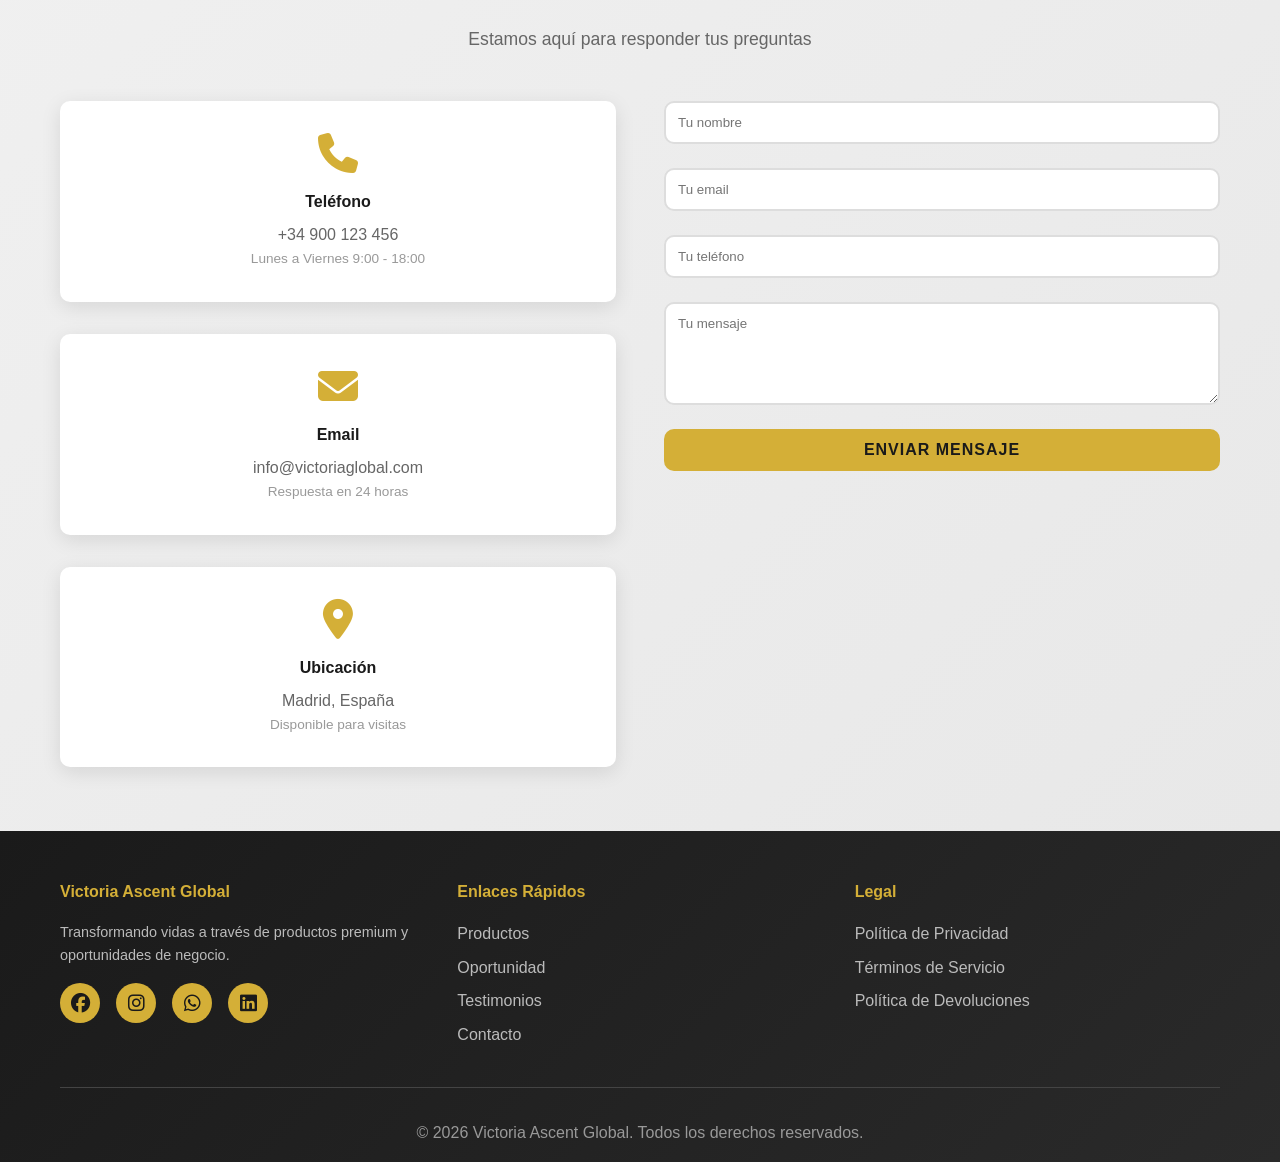
==== commit 4890bbb7: "Rename project from Royal Prestige to Victoria Ascent Global in HTML" ====
--- a/index.html
+++ b/index.html
@@ -3,7 +3,7 @@
 <head>
     <meta charset="UTF-8">
     <meta name="viewport" content="width=device-width, initial-scale=1.0">
-    <title>Royal Prestige - Ventas y Oportunidad de Negocio</title>
+    <title>Victoria Ascent Global - Ventas y Oportunidad de Negocio</title>
     <link rel="stylesheet" href="styles.css">
     <link rel="stylesheet" href="https://cdnjs.cloudflare.com/ajax/libs/font-awesome/6.4.0/css/all.min.css">
 </head>
@@ -13,7 +13,7 @@
         <div class="container">
             <div class="logo">
                 <i class="fas fa-crown"></i>
-                <span>Royal Prestige</span>
+                <span>Victoria Ascent Global</span>
             </div>
             <div class="menu-toggle" id="menuToggle">
                 <span></span>
@@ -33,7 +33,7 @@
     <!-- HERO SECTION -->
     <section class="hero" id="inicio">
         <div class="hero-content">
-            <h1 class="hero-title">Royal Prestige</h1>
+            <h1 class="hero-title">Victoria Ascent Global</h1>
             <p class="hero-subtitle">Vive la Excelencia, Genera Ingresos Ilimitados</p>
             <div class="hero-buttons">
                 <button class="btn btn-primary" onclick="scrollToSection('productos')">Conoce Nuestros Productos</button>
@@ -293,7 +293,7 @@
                         <i class="fas fa-star"></i>
                         <i class="fas fa-star"></i>
                     </div>
-                    <p class="testimonio-texto">"Royal Prestige cambió mi vida. En 6 meses logré triplicar mis ingresos y ahora tengo el tiempo que siempre soñé para mi familia."</p>
+                    <p class="testimonio-texto">"Victoria Ascent Global cambió mi vida. En 6 meses logré triplicar mis ingresos y ahora tengo el tiempo que siempre soñé para mi familia."</p>
                     <div class="testimonio-autor">
                         <div class="avatar avatar1"></div>
                         <div>
@@ -359,7 +359,7 @@
                     <div class="info-card">
                         <i class="fas fa-envelope"></i>
                         <h4>Email</h4>
-                        <p>info@royalwolf.com</p>
+                        <p>info@victoriaglobal.com</p>
                         <p class="small">Respuesta en 24 horas</p>
                     </div>
                     <div class="info-card">
@@ -394,7 +394,7 @@
         <div class="container">
             <div class="footer-content">
                 <div class="footer-section">
-                    <h4>Royal Prestige</h4>
+                    <h4>Victoria Ascent Global</h4>
                     <p>Transformando vidas a través de productos premium y oportunidades de negocio.</p>
                     <div class="social-links">
                         <a href="#" title="Facebook"><i class="fab fa-facebook"></i></a>
@@ -422,7 +422,7 @@
                 </div>
             </div>
             <div class="footer-bottom">
-                <p>&copy; 2026 Royal Prestige. Todos los derechos reservados.</p>
+                <p>&copy; 2026 Victoria Ascent Global. Todos los derechos reservados.</p>
             </div>
         </div>
     </footer>
@@ -440,7 +440,7 @@
     <div id="modalFormulario" class="modal">
         <div class="modal-content">
             <span class="close" onclick="cerrarModal('modalFormulario')">&times;</span>
-            <h2>Únete a Royal Prestige</h2>
+            <h2>Únete a Victoria Ascent Global</h2>
             <form id="formularioAfiliacion">
                 <div class="form-group">
                     <label>Nombre Completo</label>
@@ -465,4 +465,4 @@
 
     <script src="script.js"></script>
 </body>
-</html>+</html>
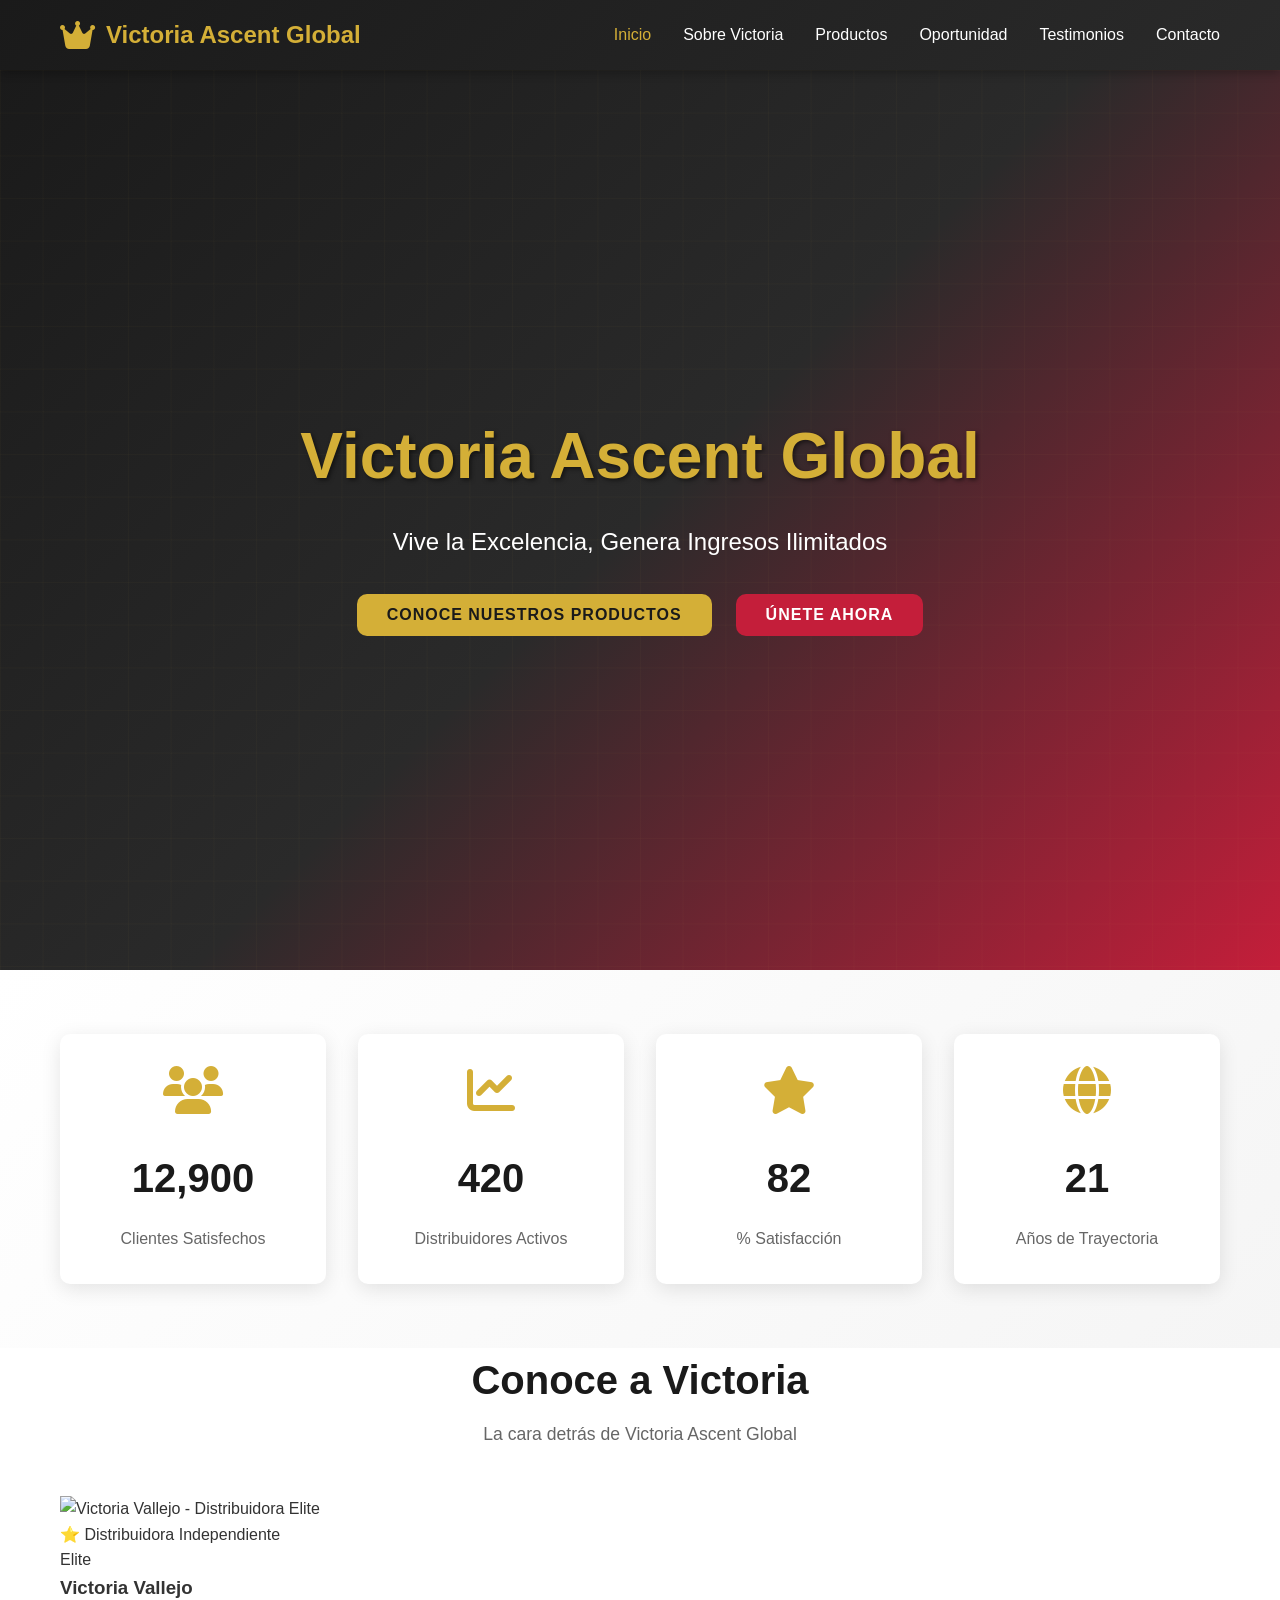
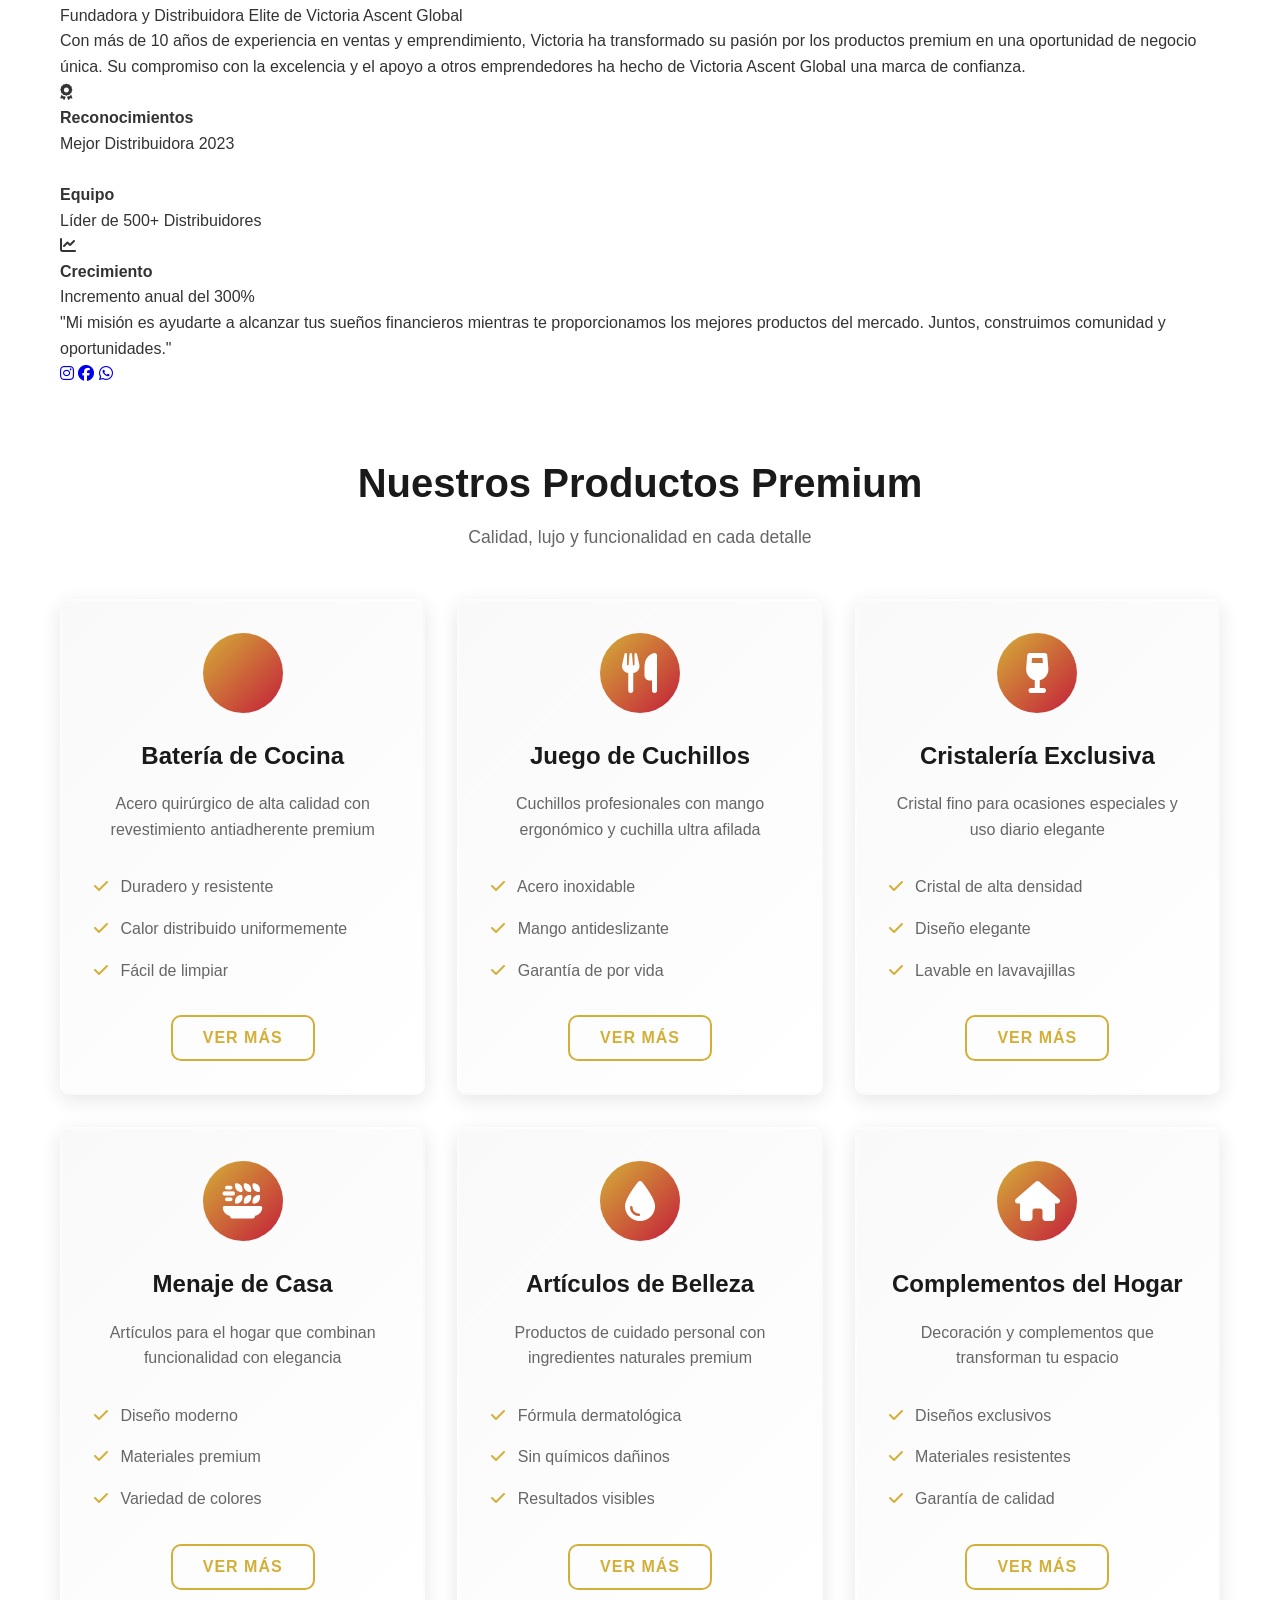
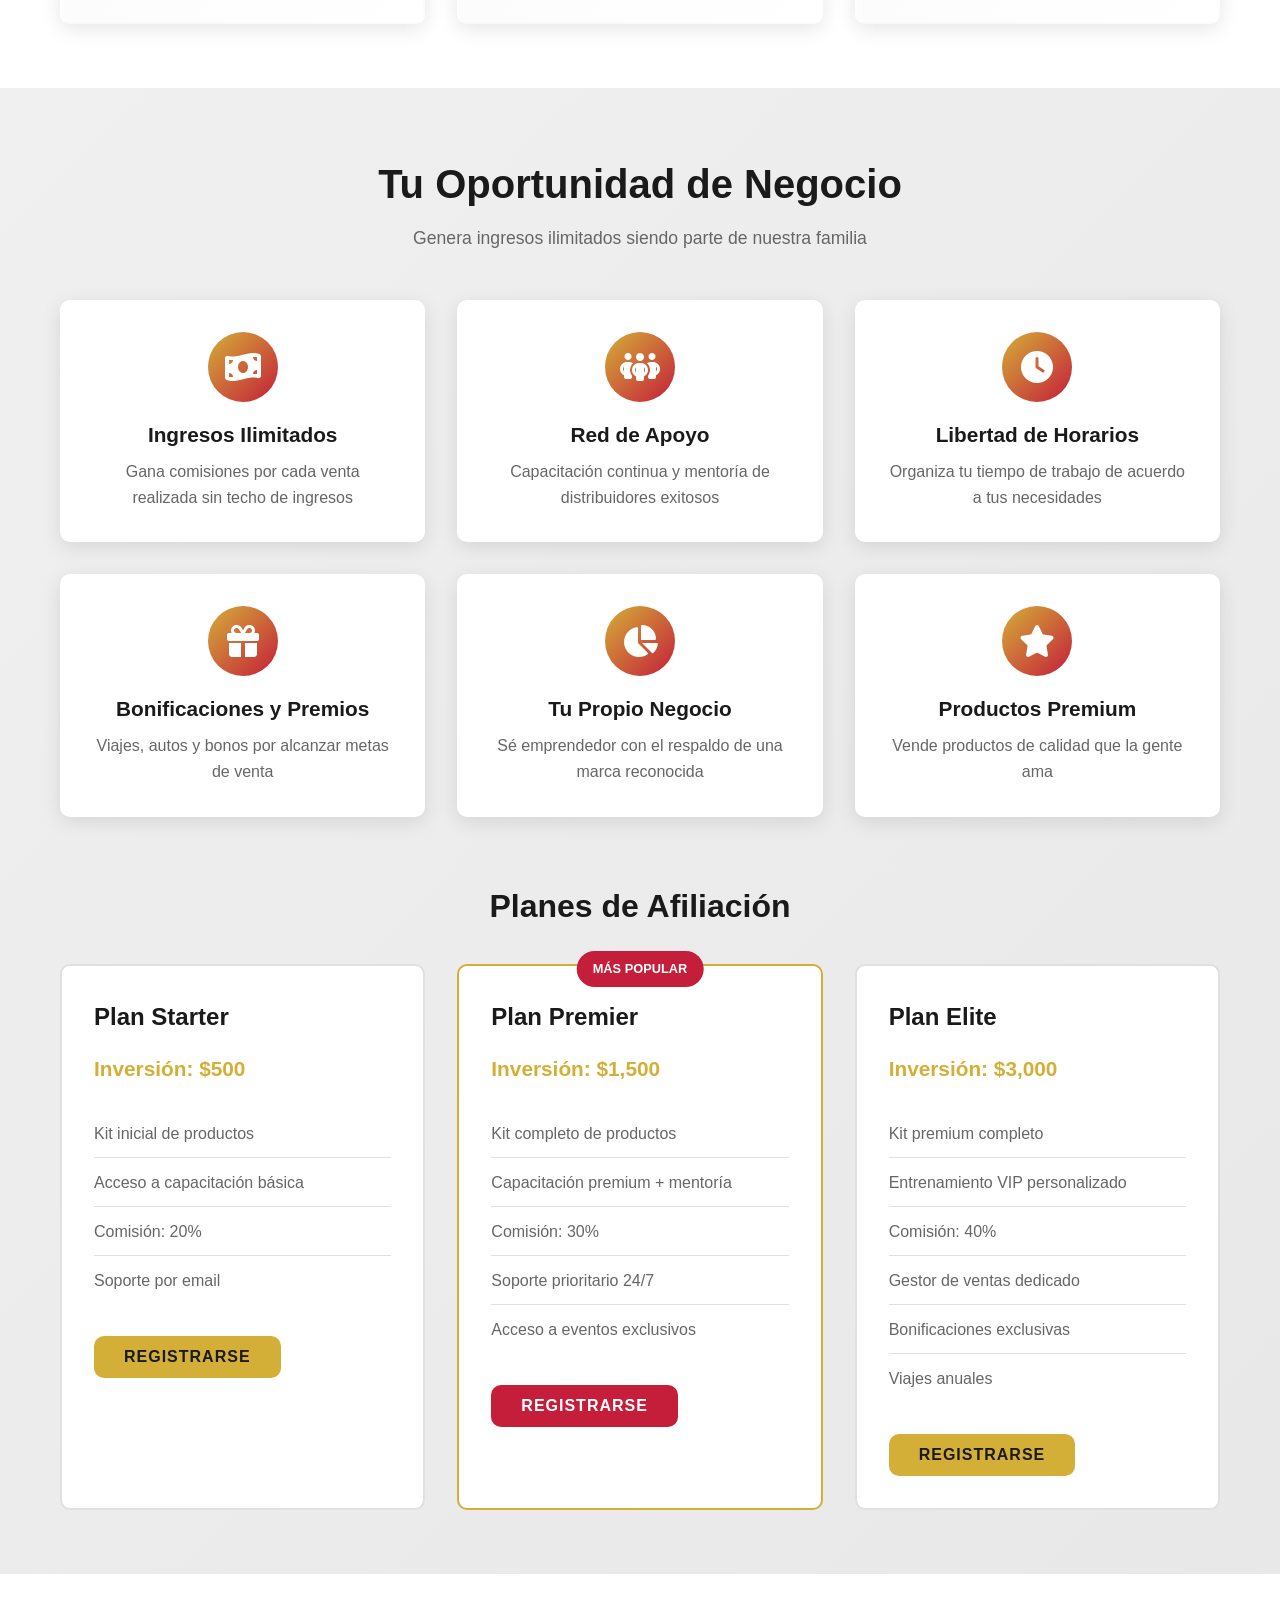
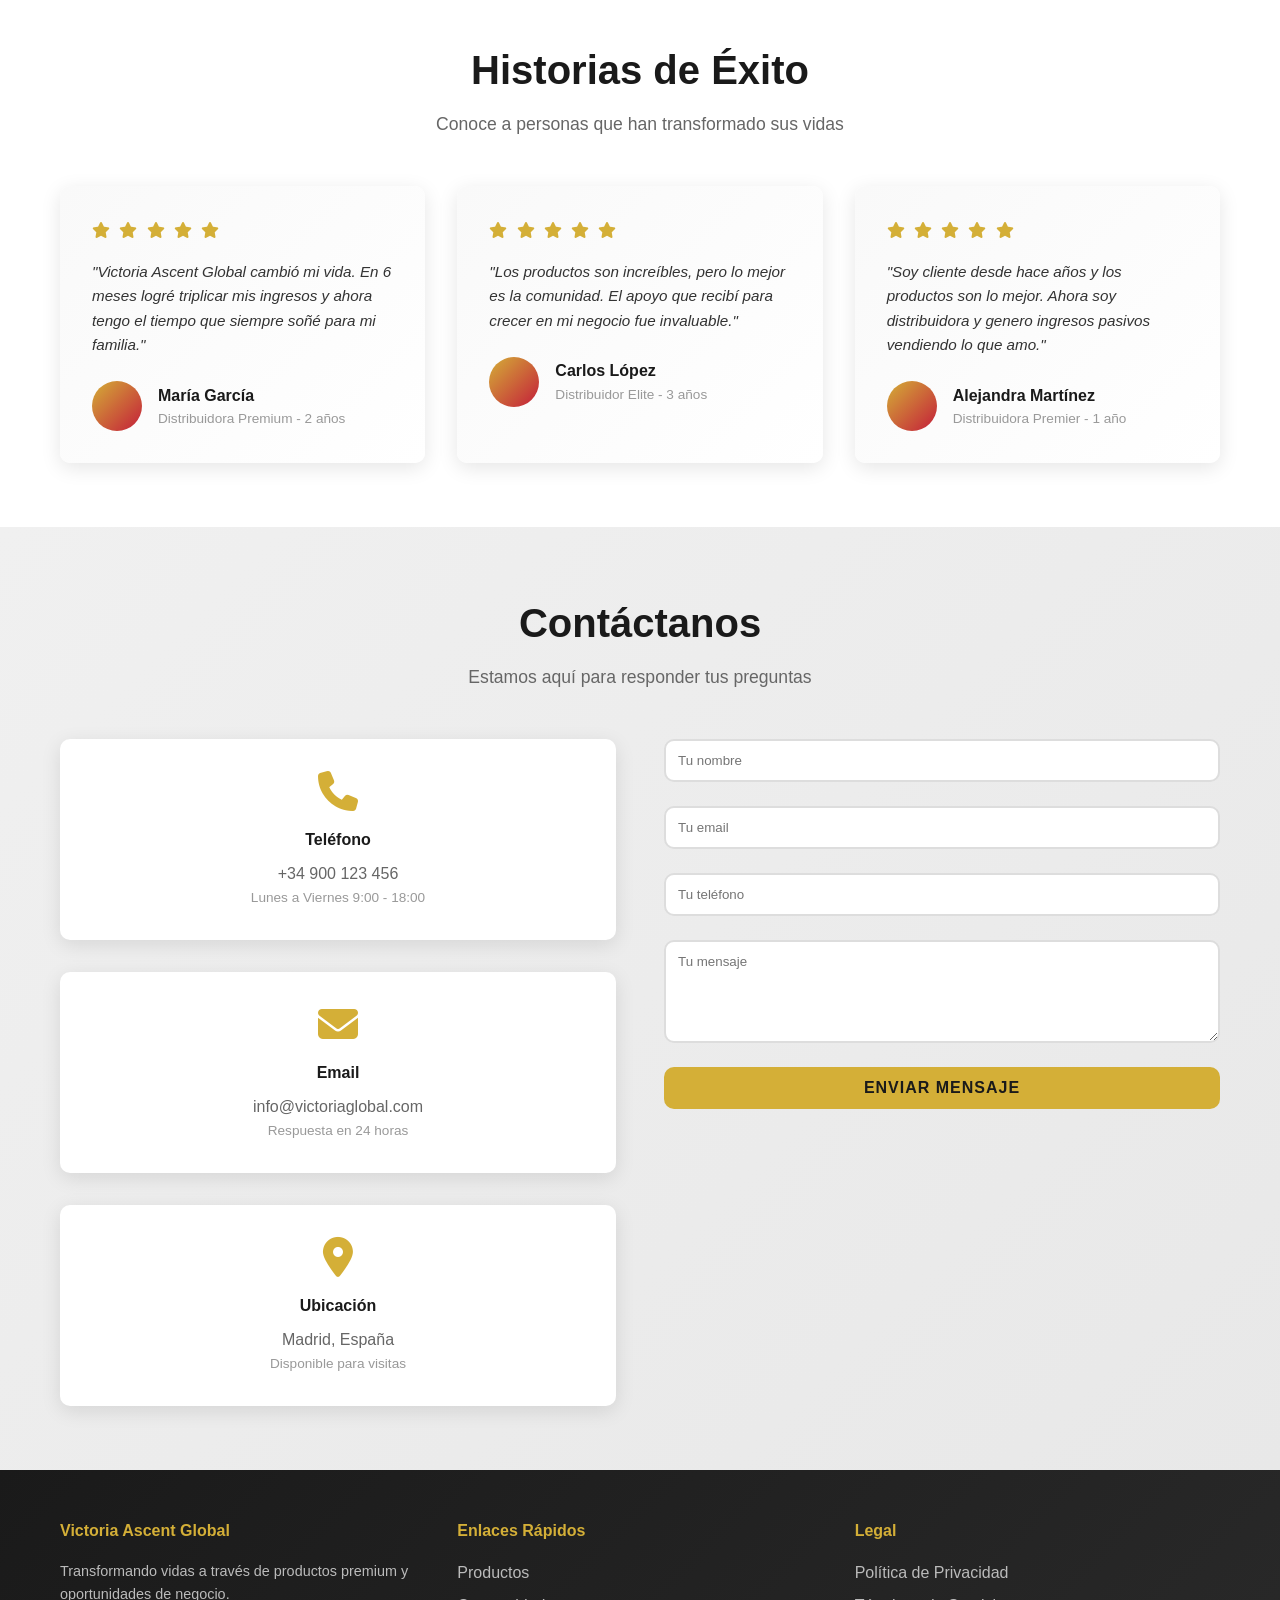
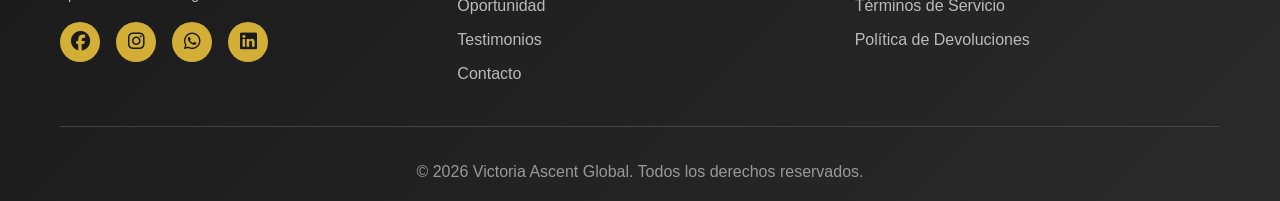
==== commit 647760b3: "Add "Sobre Victoria" section with image and update navigation" ====
--- a/index.html
+++ b/index.html
@@ -22,6 +22,7 @@
             </div>
             <ul class="nav-links" id="navLinks">
                 <li><a href="#inicio">Inicio</a></li>
+                <li><a href="#about">Sobre Victoria</a></li>
                 <li><a href="#productos">Productos</a></li>
                 <li><a href="#oportunidad">Oportunidad</a></li>
                 <li><a href="#testimonios">Testimonios</a></li>
@@ -68,6 +69,63 @@
                     <i class="fas fa-globe"></i>
                     <h3 class="stat-number">0</h3>
                     <p>Años de Trayectoria</p>
+                </div>
+            </div>
+        </div>
+    </section>
+
+    <!-- SECCIÓN SOBRE VICTORIA -->
+    <section class="about" id="about">
+        <div class="container">
+            <h2 class="section-title">Conoce a Victoria</h2>
+            <p class="section-subtitle">La cara detrás de Victoria Ascent Global</p>
+            
+            <div class="sobre-grid">
+                <div class="sobre-visual">
+                    <div class="sobre-frame">
+                        <img src="Victoria Vallejo.jpg" alt="Victoria Vallejo - Distribuidora Elite" class="sobre-imagen">
+                        <div class="sobre-badge">
+                            <span class="badge-icon">⭐</span>
+                            <span>Distribuidora Independiente<br>Elite</span>
+                        </div>
+                    </div>
+                </div>
+                
+                <div class="sobre-content">
+                    <h3>Victoria Vallejo</h3>
+                    <p class="subtitle-bio">Fundadora y Distribuidora Elite de Victoria Ascent Global</p>
+                    
+                    <p class="bio-texto">
+                        Con más de 10 años de experiencia en ventas y emprendimiento, Victoria ha transformado su pasión por los productos premium en una oportunidad de negocio única. Su compromiso con la excelencia y el apoyo a otros emprendedores ha hecho de Victoria Ascent Global una marca de confianza.
+                    </p>
+                    
+                    <div class="achievements">
+                        <div class="achievement-item">
+                            <i class="fas fa-award"></i>
+                            <h4>Reconocimientos</h4>
+                            <p>Mejor Distribuidora 2023</p>
+                        </div>
+                        <div class="achievement-item">
+                            <i class="fas fa-users-tie"></i>
+                            <h4>Equipo</h4>
+                            <p>Líder de 500+ Distribuidores</p>
+                        </div>
+                        <div class="achievement-item">
+                            <i class="fas fa-chart-line"></i>
+                            <h4>Crecimiento</h4>
+                            <p>Incremento anual del 300%</p>
+                        </div>
+                    </div>
+                    
+                    <p class="bio-texto">
+                        "Mi misión es ayudarte a alcanzar tus sueños financieros mientras te proporcionamos los mejores productos del mercado. Juntos, construimos comunidad y oportunidades."
+                    </p>
+                    
+                    <div class="social-bio">
+                        <a href="#" class="social-link"><i class="fab fa-instagram"></i></a>
+                        <a href="#" class="social-link"><i class="fab fa-facebook"></i></a>
+                        <a href="#" class="social-link"><i class="fab fa-whatsapp"></i></a>
+                    </div>
                 </div>
             </div>
         </div>
